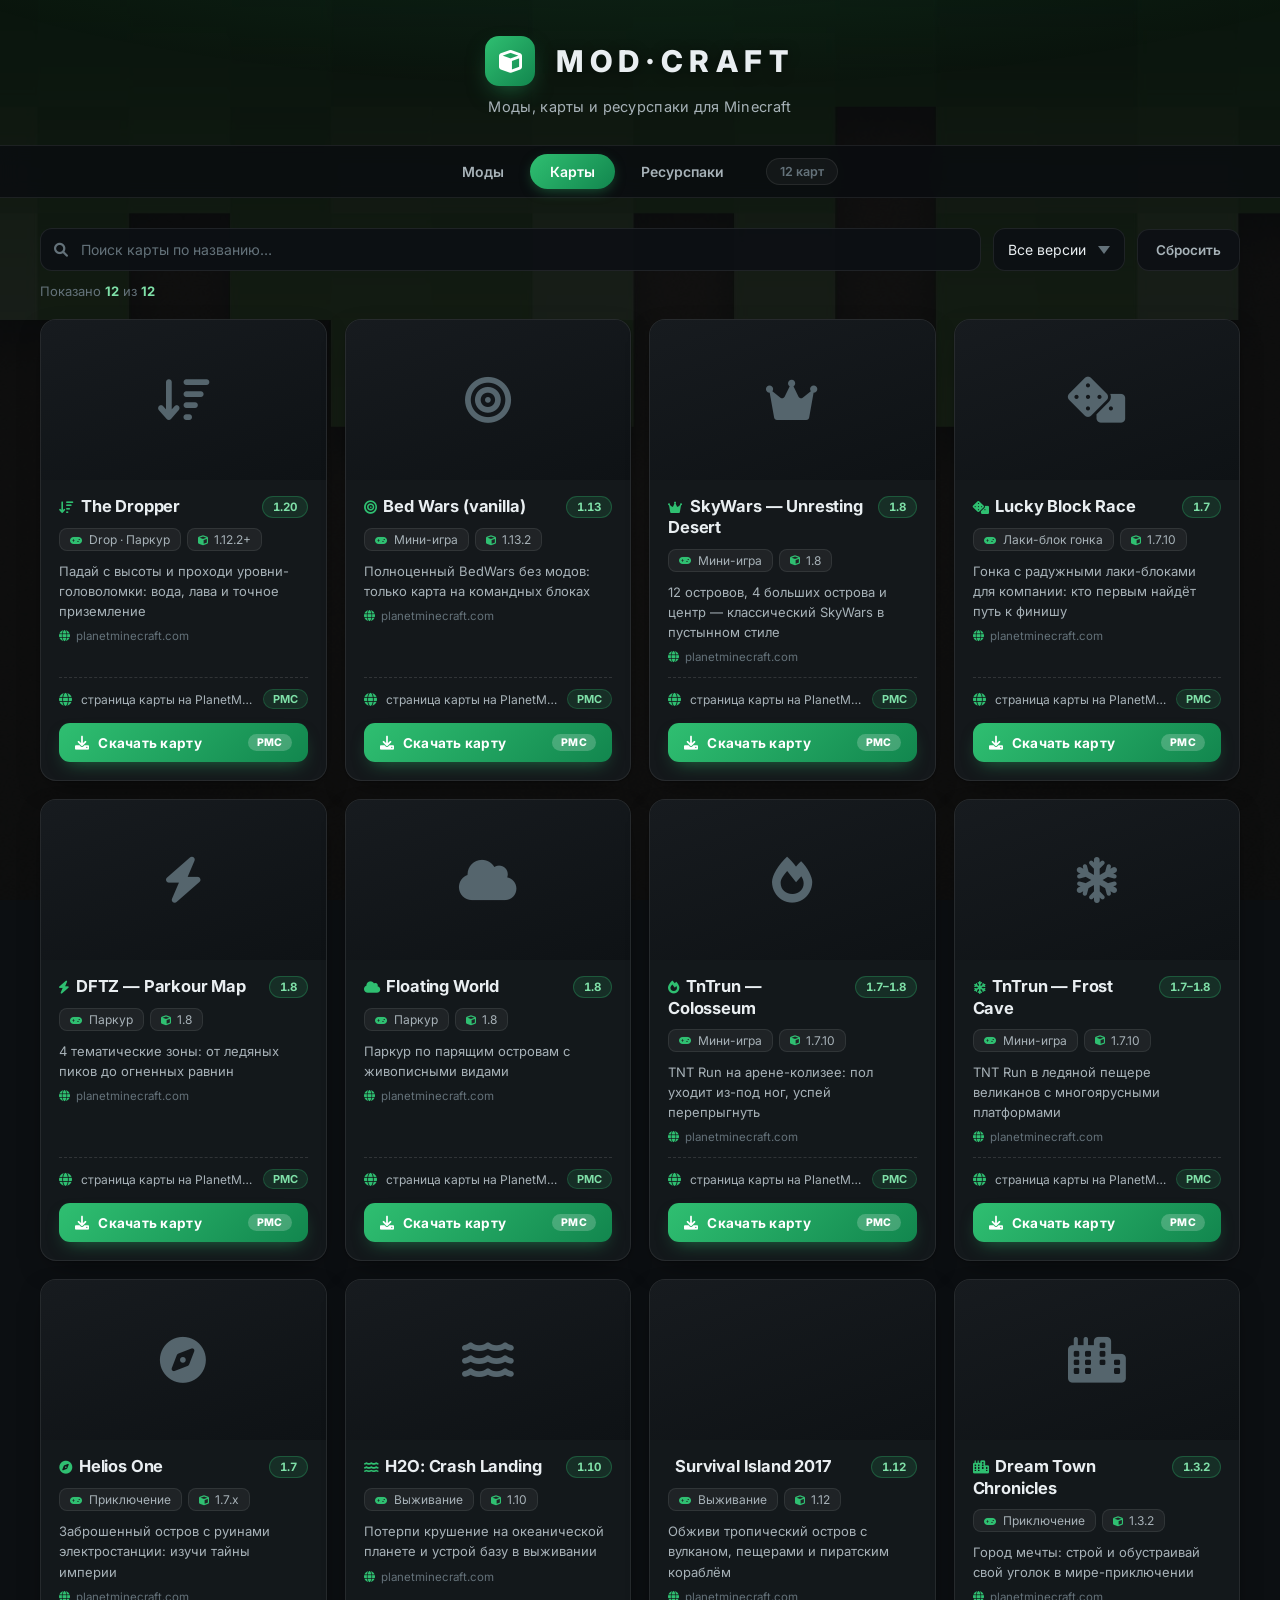
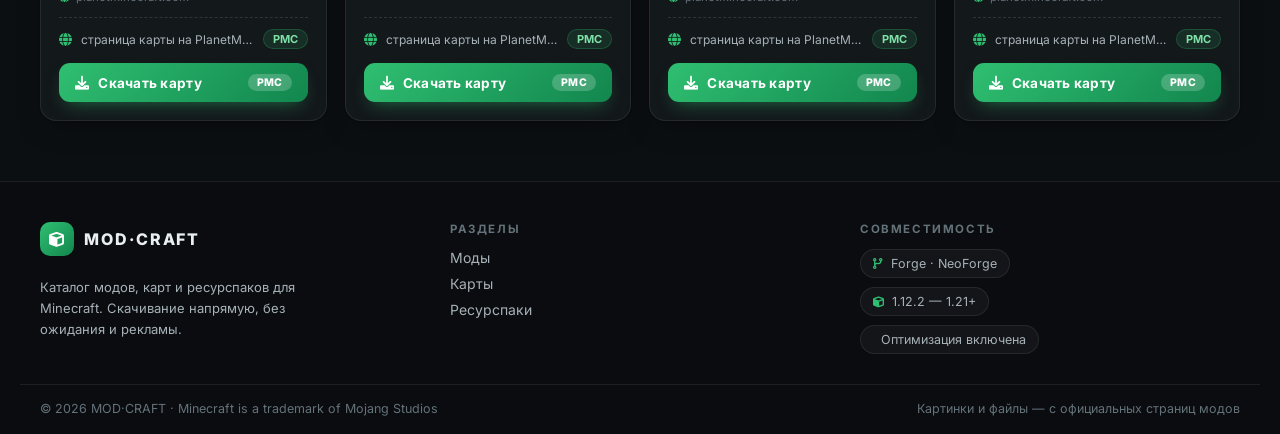
==== maps.html @ 8a0b9146 "Add files via upload" ====
<!DOCTYPE html>
<html lang="ru">
<head>
  <meta charset="UTF-8" />
  <meta name="viewport" content="width=device-width, initial-scale=1.0" />
  <title>MOD·CRAFT — карты Minecraft</title>
  <script>
    (function () {
      history.scrollRestoration = 'manual';
      var savedY = Number(sessionStorage.getItem('mc_scroll_last')) || 0;
      var html = document.documentElement;
      var restored = false;
      function restoreScroll() {
        var maxY = html.scrollHeight - window.innerHeight;
        var y = Math.min(savedY, Math.max(maxY, 0));
        var prev = html.style.scrollBehavior;
        html.style.scrollBehavior = 'auto';
        window.scrollTo(0, y);
        html.style.scrollBehavior = prev;
      }
      function restoreAndShow() {
        if (restored) return;
        restored = true;
        restoreScroll();
        html.classList.remove('resuming');
      }
      if (savedY > 0) {
        html.classList.add('resuming');
        document.addEventListener('DOMContentLoaded', restoreAndShow);
        window.addEventListener('load', restoreAndShow);
        setTimeout(restoreAndShow, 400);
      }
      window.addEventListener('beforeunload', function () {
        sessionStorage.setItem('mc_scroll_last', String(window.scrollY));
      });
      window.addEventListener('scroll', function () {
        sessionStorage.setItem('mc_scroll_last', String(window.scrollY));
      }, { passive: true });
    })();
  </script>
  <link rel="preconnect" href="https://fonts.googleapis.com" />
  <link href="https://fonts.googleapis.com/css2?family=Inter:wght@400;500;600;700;800&display=swap" rel="stylesheet" />
  <link rel="stylesheet" href="https://cdnjs.cloudflare.com/ajax/libs/font-awesome/6.0.0-beta3/css/all.min.css" />
  <link rel="stylesheet" href="style.css" />
  <script>document.documentElement.classList.add('js');</script>
</head>
<body>

  <header class="site-header">
    <div class="container">
      <a class="brand" href="indexx.html">
        <span class="logo"><i class="fas fa-cube"></i></span>
        <span class="brand-name">MOD·CRAFT</span>
      </a>
      <p class="brand-sub">Моды, карты и ресурспаки для Minecraft</p>
    </div>
  </header>

  <nav class="main-nav">
    <div class="container nav-inner">
      <a href="indexx.html">Моды</a>
      <a href="maps.html" class="active">Карты</a>
      <a href="packs.html">Ресурспаки</a>
      <span class="nav-count">12 карт</span>
    </div>
  </nav>

  <main class="container">

    <div class="toolbar">
      <div class="search-field">
        <i class="fas fa-magnifying-glass"></i>
        <input id="q" type="text" placeholder="Поиск карты по названию…" autocomplete="off" />
      </div>
      <select id="fVersion" class="select" aria-label="Версия">
        <option value="">Все версии</option>
      </select>
      <button id="reset" class="btn-ghost">Сбросить</button>
    </div>

    <div class="toolbar-status">Показано <b id="shown">12</b> из <b>12</b></div>

    <div class="mod-grid" id="grid">
    <article class="mod-card" data-name="the dropper" data-loader="map" data-version="1.20">
      <div class="preview">
        <img src="https://static.planetminecraft.com/files/resource_media/screenshot/1243/409277170852dropper3728139_3978416_thumb.jpg" alt="The Dropper"
          onerror="this.style.display='none'; this.parentElement.innerHTML='<div class=\'fallback\'><i class=\'fas fa-arrow-down-wide-short\'></i></div>'"/>
        <span class="chip">WORLD</span>
      </div>
      <div class="card-body">
        <div class="title-row">
          <h3><i class="fas fa-arrow-down-wide-short" style="color:#2fbf71"></i>The Dropper</h3>
          <span class="version-tag">1.20</span>
        </div>
        <div class="meta">
          <span><i class="fas fa-gamepad"></i>Drop · Паркур</span>
          <span><i class="fas fa-cube"></i>1.12.2+</span>
        </div>
        <p class="desc">Падай с высоты и проходи уровни-головоломки: вода, лава и точное приземление <span class="hint"><i class="fas fa-globe"></i>planetminecraft.com</span></p>
        <div class="file-line">
          <i class="fas fa-globe"></i>
          <span class="fname">страница карты на PlanetMinecraft</span>
          <span class="fsize">PMC</span>
        </div>
        <a href="https://www.planetminecraft.com/project/advpuzz-the-dropper-2-new-levels/" class="btn" target="_blank">
          <i class="fas fa-download"></i>Скачать карту<span class="ext">PMC</span>
        </a>
      </div>
    </article>
    <article class="mod-card" data-name="bed wars" data-loader="map" data-version="1.13">
      <div class="preview">
        <img src="https://static.planetminecraft.com/files/resource_media/screenshot/1916/working-bed-wars-1555432690_thumb.jpg" alt="Bed Wars"
          onerror="this.style.display='none'; this.parentElement.innerHTML='<div class=\'fallback\'><i class=\'fas fa-bullseye\'></i></div>'"/>
        <span class="chip">WORLD</span>
      </div>
      <div class="card-body">
        <div class="title-row">
          <h3><i class="fas fa-bullseye" style="color:#2fbf71"></i>Bed Wars (vanilla)</h3>
          <span class="version-tag">1.13</span>
        </div>
        <div class="meta">
          <span><i class="fas fa-gamepad"></i>Мини-игра</span>
          <span><i class="fas fa-cube"></i>1.13.2</span>
        </div>
        <p class="desc">Полноценный BedWars без модов: только карта на командных блоках <span class="hint"><i class="fas fa-globe"></i>planetminecraft.com</span></p>
        <div class="file-line">
          <i class="fas fa-globe"></i>
          <span class="fname">страница карты на PlanetMinecraft</span>
          <span class="fsize">PMC</span>
        </div>
        <a href="https://www.planetminecraft.com/project/fully-working-vanilla-bed-wars-no-mods/" class="btn" target="_blank">
          <i class="fas fa-download"></i>Скачать карту<span class="ext">PMC</span>
        </a>
      </div>
    </article>
    <article class="mod-card" data-name="skywars desert" data-loader="map" data-version="1.8">
      <div class="preview">
        <img src="https://static.planetminecraft.com/files/resource_media/screenshot/1539/desertthumbnail9428954_thumb.jpg" alt="SkyWars — The Unresting Desert"
          onerror="this.style.display='none'; this.parentElement.innerHTML='<div class=\'fallback\'><i class=\'fas fa-crown\'></i></div>'"/>
        <span class="chip">WORLD</span>
      </div>
      <div class="card-body">
        <div class="title-row">
          <h3><i class="fas fa-crown" style="color:#2fbf71"></i>SkyWars — Unresting Desert</h3>
          <span class="version-tag">1.8</span>
        </div>
        <div class="meta">
          <span><i class="fas fa-gamepad"></i>Мини-игра</span>
          <span><i class="fas fa-cube"></i>1.8</span>
        </div>
        <p class="desc">12 островов, 4 больших острова и центр — классический SkyWars в пустынном стиле <span class="hint"><i class="fas fa-globe"></i>planetminecraft.com</span></p>
        <div class="file-line">
          <i class="fas fa-globe"></i>
          <span class="fname">страница карты на PlanetMinecraft</span>
          <span class="fsize">PMC</span>
        </div>
        <a href="https://www.planetminecraft.com/project/free-download-skywars-map-the-unresting-desert/" class="btn" target="_blank">
          <i class="fas fa-download"></i>Скачать карту<span class="ext">PMC</span>
        </a>
      </div>
    </article>
    <article class="mod-card" data-name="lucky block" data-loader="map" data-version="1.7">
      <div class="preview">
        <img src="https://static.planetminecraft.com/files/resource_media/screenshot/1537/impoltant00999373840_thumb.jpg" alt="Minecraft Trolling Lucky Block Race"
          onerror="this.style.display='none'; this.parentElement.innerHTML='<div class=\'fallback\'><i class=\'fas fa-dice\'></i></div>'"/>
        <span class="chip">WORLD</span>
      </div>
      <div class="card-body">
        <div class="title-row">
          <h3><i class="fas fa-dice" style="color:#2fbf71"></i>Lucky Block Race</h3>
          <span class="version-tag">1.7</span>
        </div>
        <div class="meta">
          <span><i class="fas fa-gamepad"></i>Лаки-блок гонка</span>
          <span><i class="fas fa-cube"></i>1.7.10</span>
        </div>
        <p class="desc">Гонка с радужными лаки-блоками для компании: кто первым найдёт путь к финишу <span class="hint"><i class="fas fa-globe"></i>planetminecraft.com</span></p>
        <div class="file-line">
          <i class="fas fa-globe"></i>
          <span class="fname">страница карты на PlanetMinecraft</span>
          <span class="fsize">PMC</span>
        </div>
        <a href="https://www.planetminecraft.com/project/minecraft-trolling-lucky-block-race/" class="btn" target="_blank">
          <i class="fas fa-download"></i>Скачать карту<span class="ext">PMC</span>
        </a>
      </div>
    </article>
    <article class="mod-card" data-name="dftz parkour" data-loader="map" data-version="1.8">
      <div class="preview">
        <img src="https://static.planetminecraft.com/files/resource_media/screenshot/1929/image-1563751290_thumb.jpg" alt="DFTZ (Parkour Map)"
          onerror="this.style.display='none'; this.parentElement.innerHTML='<div class=\'fallback\'><i class=\'fas fa-bolt\'></i></div>'"/>
        <span class="chip">WORLD</span>
      </div>
      <div class="card-body">
        <div class="title-row">
          <h3><i class="fas fa-bolt" style="color:#2fbf71"></i>DFTZ — Parkour Map</h3>
          <span class="version-tag">1.8</span>
        </div>
        <div class="meta">
          <span><i class="fas fa-gamepad"></i>Паркур</span>
          <span><i class="fas fa-cube"></i>1.8</span>
        </div>
        <p class="desc">4 тематические зоны: от ледяных пиков до огненных равнин <span class="hint"><i class="fas fa-globe"></i>planetminecraft.com</span></p>
        <div class="file-line">
          <i class="fas fa-globe"></i>
          <span class="fname">страница карты на PlanetMinecraft</span>
          <span class="fsize">PMC</span>
        </div>
        <a href="https://www.planetminecraft.com/project/dftz-parkour-map/" class="btn" target="_blank">
          <i class="fas fa-download"></i>Скачать карту<span class="ext">PMC</span>
        </a>
      </div>
    </article>
    <article class="mod-card" data-name="floating world parkour" data-loader="map" data-version="1.8">
      <div class="preview">
        <img src="https://static.planetminecraft.com/files/resource_media/screenshot/1530/2015-07-22_1102169179383_thumb.jpg" alt="Floating World — Parkour"
          onerror="this.style.display='none'; this.parentElement.innerHTML='<div class=\'fallback\'><i class=\'fas fa-cloud\'></i></div>'"/>
        <span class="chip">WORLD</span>
      </div>
      <div class="card-body">
        <div class="title-row">
          <h3><i class="fas fa-cloud" style="color:#2fbf71"></i>Floating World</h3>
          <span class="version-tag">1.8</span>
        </div>
        <div class="meta">
          <span><i class="fas fa-gamepad"></i>Паркур</span>
          <span><i class="fas fa-cube"></i>1.8</span>
        </div>
        <p class="desc">Паркур по парящим островам с живописными видами <span class="hint"><i class="fas fa-globe"></i>planetminecraft.com</span></p>
        <div class="file-line">
          <i class="fas fa-globe"></i>
          <span class="fname">страница карты на PlanetMinecraft</span>
          <span class="fsize">PMC</span>
        </div>
        <a href="https://www.planetminecraft.com/project/floating-world---parkour/" class="btn" target="_blank">
          <i class="fas fa-download"></i>Скачать карту<span class="ext">PMC</span>
        </a>
      </div>
    </article>
    <article class="mod-card" data-name="tnt run colosseum" data-loader="map" data-version="1.8">
      <div class="preview">
        <img src="https://static.planetminecraft.com/files/resource_media/screenshot/1510/2014-09-08_0212208712122_thumb.jpg" alt="TnTrun — Fire Drakes Colosseum"
          onerror="this.style.display='none'; this.parentElement.innerHTML='<div class=\'fallback\'><i class=\'fas fa-fire\'></i></div>'"/>
        <span class="chip">WORLD</span>
      </div>
      <div class="card-body">
        <div class="title-row">
          <h3><i class="fas fa-fire" style="color:#2fbf71"></i>TnTrun — Colosseum</h3>
          <span class="version-tag">1.7–1.8</span>
        </div>
        <div class="meta">
          <span><i class="fas fa-gamepad"></i>Мини-игра</span>
          <span><i class="fas fa-cube"></i>1.7.10</span>
        </div>
        <p class="desc">TNT Run на арене-колизее: пол уходит из-под ног, успей перепрыгнуть <span class="hint"><i class="fas fa-globe"></i>planetminecraft.com</span></p>
        <div class="file-line">
          <i class="fas fa-globe"></i>
          <span class="fname">страница карты на PlanetMinecraft</span>
          <span class="fsize">PMC</span>
        </div>
        <a href="https://www.planetminecraft.com/project/fire-drakes-colosseum-tntrun-arena-improved/" class="btn" target="_blank">
          <i class="fas fa-download"></i>Скачать карту<span class="ext">PMC</span>
        </a>
      </div>
    </article>
    <article class="mod-card" data-name="tnt run frost" data-loader="map" data-version="1.8">
      <div class="preview">
        <img src="https://static.planetminecraft.com/files/resource_media/screenshot/1510/2014-11-23_2246128700967_thumb.jpg" alt="TnTrun — Frost Giants Cave"
          onerror="this.style.display='none'; this.parentElement.innerHTML='<div class=\'fallback\'><i class=\'fas fa-snowflake\'></i></div>'"/>
        <span class="chip">WORLD</span>
      </div>
      <div class="card-body">
        <div class="title-row">
          <h3><i class="fas fa-snowflake" style="color:#2fbf71"></i>TnTrun — Frost Cave</h3>
          <span class="version-tag">1.7–1.8</span>
        </div>
        <div class="meta">
          <span><i class="fas fa-gamepad"></i>Мини-игра</span>
          <span><i class="fas fa-cube"></i>1.7.10</span>
        </div>
        <p class="desc">TNT Run в ледяной пещере великанов с многоярусными платформами <span class="hint"><i class="fas fa-globe"></i>planetminecraft.com</span></p>
        <div class="file-line">
          <i class="fas fa-globe"></i>
          <span class="fname">страница карты на PlanetMinecraft</span>
          <span class="fsize">PMC</span>
        </div>
        <a href="https://www.planetminecraft.com/project/tntrun-frost-giants-cave/" class="btn" target="_blank">
          <i class="fas fa-download"></i>Скачать карту<span class="ext">PMC</span>
        </a>
      </div>
    </article>
    <article class="mod-card" data-name="helios one" data-loader="map" data-version="1.7">
      <div class="preview">
        <img src="https://static.planetminecraft.com/files/resource_media/screenshot/1236/2012-09-03_194017_3505154_thumb.jpg" alt="Helios One"
          onerror="this.style.display='none'; this.parentElement.innerHTML='<div class=\'fallback\'><i class=\'fas fa-compass\'></i></div>'"/>
        <span class="chip">WORLD</span>
      </div>
      <div class="card-body">
        <div class="title-row">
          <h3><i class="fas fa-compass" style="color:#2fbf71"></i>Helios One</h3>
          <span class="version-tag">1.7</span>
        </div>
        <div class="meta">
          <span><i class="fas fa-gamepad"></i>Приключение</span>
          <span><i class="fas fa-cube"></i>1.7.x</span>
        </div>
        <p class="desc">Заброшенный остров с руинами электростанции: изучи тайны империи <span class="hint"><i class="fas fa-globe"></i>planetminecraft.com</span></p>
        <div class="file-line">
          <i class="fas fa-globe"></i>
          <span class="fname">страница карты на PlanetMinecraft</span>
          <span class="fsize">PMC</span>
        </div>
        <a href="https://www.planetminecraft.com/project/helios-one---an-uujicraft-adventure-island/" class="btn" target="_blank">
          <i class="fas fa-download"></i>Скачать карту<span class="ext">PMC</span>
        </a>
      </div>
    </article>
    <article class="mod-card" data-name="h2o crash landing" data-loader="map" data-version="1.10">
      <div class="preview">
        <img src="https://static.planetminecraft.com/files/resource_media/screenshot/1637/2016-07-04_07512810535760_thumb.jpg" alt="H2O: Crash Landing"
          onerror="this.style.display='none'; this.parentElement.innerHTML='<div class=\'fallback\'><i class=\'fas fa-water\'></i></div>'"/>
        <span class="chip">WORLD</span>
      </div>
      <div class="card-body">
        <div class="title-row">
          <h3><i class="fas fa-water" style="color:#2fbf71"></i>H2O: Crash Landing</h3>
          <span class="version-tag">1.10</span>
        </div>
        <div class="meta">
          <span><i class="fas fa-gamepad"></i>Выживание</span>
          <span><i class="fas fa-cube"></i>1.10</span>
        </div>
        <p class="desc">Потерпи крушение на океанической планете и устрой базу в выживании <span class="hint"><i class="fas fa-globe"></i>planetminecraft.com</span></p>
        <div class="file-line">
          <i class="fas fa-globe"></i>
          <span class="fname">страница карты на PlanetMinecraft</span>
          <span class="fsize">PMC</span>
        </div>
        <a href="https://www.planetminecraft.com/project/h2o-crash-landing-survival/" class="btn" target="_blank">
          <i class="fas fa-download"></i>Скачать карту<span class="ext">PMC</span>
        </a>
      </div>
    </article>
    <article class="mod-card" data-name="survival island 2017" data-loader="map" data-version="1.12">
      <div class="preview">
        <img src="https://static.planetminecraft.com/files/resource_media/screenshot/1734/image-1503750453_thumb.jpg" alt="Survival Island 2017"
          onerror="this.style.display='none'; this.parentElement.innerHTML='<div class=\'fallback\'><i class=\'fas fa-island-tropical\'></i></div>'"/>
        <span class="chip">WORLD</span>
      </div>
      <div class="card-body">
        <div class="title-row">
          <h3><i class="fas fa-island-tropical" style="color:#2fbf71"></i>Survival Island 2017</h3>
          <span class="version-tag">1.12</span>
        </div>
        <div class="meta">
          <span><i class="fas fa-gamepad"></i>Выживание</span>
          <span><i class="fas fa-cube"></i>1.12</span>
        </div>
        <p class="desc">Обживи тропический остров с вулканом, пещерами и пиратским кораблём <span class="hint"><i class="fas fa-globe"></i>planetminecraft.com</span></p>
        <div class="file-line">
          <i class="fas fa-globe"></i>
          <span class="fname">страница карты на PlanetMinecraft</span>
          <span class="fsize">PMC</span>
        </div>
        <a href="https://www.planetminecraft.com/project/survival-island-2017-alpha-v-1/" class="btn" target="_blank">
          <i class="fas fa-download"></i>Скачать карту<span class="ext">PMC</span>
        </a>
      </div>
    </article>
    <article class="mod-card" data-name="dream town" data-loader="map" data-version="1.3">
      <div class="preview">
        <img src="https://static.planetminecraft.com/files/resource_media/screenshot/1244/dajmond_4006784_thumb.jpg" alt="Dream Town Chronicles"
          onerror="this.style.display='none'; this.parentElement.innerHTML='<div class=\'fallback\'><i class=\'fas fa-city\'></i></div>'"/>
        <span class="chip">WORLD</span>
      </div>
      <div class="card-body">
        <div class="title-row">
          <h3><i class="fas fa-city" style="color:#2fbf71"></i>Dream Town Chronicles</h3>
          <span class="version-tag">1.3.2</span>
        </div>
        <div class="meta">
          <span><i class="fas fa-gamepad"></i>Приключение</span>
          <span><i class="fas fa-cube"></i>1.3.2</span>
        </div>
        <p class="desc">Город мечты: строй и обустраивай свой уголок в мире-приключении <span class="hint"><i class="fas fa-globe"></i>planetminecraft.com</span></p>
        <div class="file-line">
          <i class="fas fa-globe"></i>
          <span class="fname">страница карты на PlanetMinecraft</span>
          <span class="fsize">PMC</span>
        </div>
        <a href="https://www.planetminecraft.com/project/dream-town-croniclesadventure-map-132/" class="btn" target="_blank">
          <i class="fas fa-download"></i>Скачать карту<span class="ext">PMC</span>
        </a>
      </div>
    </article>
    </div>

    <div class="empty hidden" id="empty">
      <i class="fas fa-box-open"></i>
      <p>По запросу ничего не найдено.<br />Попробуйте изменить фильтры.</p>
    </div>

  </main>

  <footer class="site-footer">
    <div class="container footer-grid">
      <div class="f-col">
        <div class="f-brand"><span class="logo"><i class="fas fa-cube"></i></span> MOD·CRAFT</div>
        <p class="f-about">Каталог модов, карт и ресурспаков для Minecraft. Скачивание напрямую, без ожидания и рекламы.</p>
      </div>
      <div class="f-col">
        <h4>Разделы</h4>
        <a href="indexx.html">Моды</a>
        <a href="maps.html">Карты</a>
        <a href="packs.html">Ресурспаки</a>
      </div>
      <div class="f-col">
        <h4>Совместимость</h4>
        <span class="f-tag"><i class="fas fa-code-branch"></i>Forge · NeoForge</span>
        <span class="f-tag"><i class="fas fa-cube"></i>1.12.2 — 1.21+</span>
        <span class="f-tag"><i class="fas fa-shield-halved"></i>Оптимизация включена</span>
      </div>
    </div>
    <div class="container footer-bottom">
      <span>© 2026 MOD·CRAFT · Minecraft is a trademark of Mojang Studios</span>
      <span>Картинки и файлы — с официальных страниц модов</span>
    </div>
  </footer>

  <button id="toTop" aria-label="Наверх"><i class="fas fa-arrow-up"></i></button>

  <script>
    var grid = document.getElementById('grid');
    var cards = Array.prototype.slice.call(grid.querySelectorAll('.mod-card'));
    var q = document.getElementById('q');
    var fVersion = document.getElementById('fVersion');
    var shownEl = document.getElementById('shown');
    var emptyEl = document.getElementById('empty');

    function versionCompare(a, b) {
      var pa = a.split('.').map(Number), pb = b.split('.').map(Number);
      var l = Math.max(pa.length, pb.length);
      for (var i = 0; i < l; i++) {
        var x = pa[i] || 0, y = pb[i] || 0;
        if (x !== y) return x - y;
      }
      return 0;
    }

    var versions = [];
    cards.forEach(function (c) {
      var v = c.getAttribute('data-version');
      if (versions.indexOf(v) === -1) versions.push(v);
    });
    versions.sort(versionCompare).reverse();
    versions.forEach(function (v) {
      var o = document.createElement('option');
      o.value = v;
      o.textContent = v;
      fVersion.appendChild(o);
    });

    function applyFilters() {
      var query = q.value.trim().toLowerCase();
      var vf = fVersion.value;
      var count = 0;
      cards.forEach(function (c) {
        var ok =
          (query === '' || c.getAttribute('data-name').indexOf(query) !== -1) &&
          (vf === '' || c.getAttribute('data-version') === vf);
        c.classList.toggle('hidden', !ok);
        c.classList.remove('appear');
        if (ok) {
          count++;
          requestAnimationFrame(function () { c.classList.add('appear'); });
        }
      });
      shownEl.textContent = count;
      emptyEl.classList.toggle('hidden', count > 0);
    }

    q.addEventListener('input', applyFilters);
    fVersion.addEventListener('change', applyFilters);
    document.getElementById('reset').addEventListener('click', function () {
      q.value = ''; fVersion.value = '';
      applyFilters();
    });

    applyFilters();

    var toTop = document.getElementById('toTop');
    window.addEventListener('scroll', function () {
      if (window.scrollY > 480) toTop.classList.add('show'); else toTop.classList.remove('show');
    }, { passive: true });
    toTop.addEventListener('click', function () {
      window.scrollTo({ top: 0, behavior: 'smooth' });
    });
  </script>
</body>
</html>
---- style.css ----
:root {
  --bg: #0c0f12;
  --surface: rgba(21, 25, 29, 0.92);
  --surface-solid: #15191d;
  --border: rgba(255, 255, 255, 0.08);
  --border-strong: rgba(255, 255, 255, 0.16);
  --text: #e9eef1;
  --muted: #a7b2b8;
  --faint: #64727a;
  --accent: #2fbf71;
  --accent-hover: #46d183;
  --accent-soft: rgba(47, 191, 113, 0.13);
  --accent-text: #7fe0a8;
  --radius: 14px;
  --shadow: 0 1px 2px rgba(0, 0, 0, 0.3), 0 10px 30px -12px rgba(0, 0, 0, 0.55);
  --shadow-lg: 0 18px 40px -16px rgba(0, 0, 0, 0.7);
}

* { margin: 0; padding: 0; box-sizing: border-box; }

html { scroll-behavior: smooth; }

body {
  font-family: 'Inter', system-ui, sans-serif;
  background: url('5749411.jpg') center / cover no-repeat fixed;
  background-color: var(--bg);
  color: var(--text);
  -webkit-font-smoothing: antialiased;
  display: flex;
  flex-direction: column;
  min-height: 100vh;
}

body::before {
  content: '';
  position: fixed;
  inset: 0;
  background: rgba(6, 9, 12, 0.9);
  z-index: -1;
}

.site-header, main, .site-footer { transition: opacity 0.4s ease; }

html.resuming body > * { opacity: 0; visibility: hidden; }

.container { max-width: 1240px; margin: 0 auto; padding: 0 20px; width: 100%; }

a { color: inherit; text-decoration: none; }

/* ===== HEADER ===== */
.site-header {
  padding: 36px 0 30px;
  text-align: center;
  background:
    radial-gradient(1200px 300px at 50% -120px, rgba(47, 191, 113, 0.13), transparent 70%);
}

.brand { display: inline-flex; align-items: center; gap: 15px; }

.brand .logo {
  width: 50px;
  height: 50px;
  border-radius: 14px;
  background: linear-gradient(135deg, #2fbf71, #12864e);
  color: #fff;
  display: inline-flex;
  align-items: center;
  justify-content: center;
  font-size: 23px;
  box-shadow: 0 10px 24px -8px rgba(47, 191, 113, 0.5);
}

.brand-name {
  font-size: 30px;
  font-weight: 800;
  letter-spacing: 0.22em;
  text-transform: uppercase;
  color: var(--text);
  padding-left: 0.2em;
  text-shadow: 0 2px 12px rgba(0, 0, 0, 0.5);
}

.brand-sub {
  margin-top: 12px;
  font-size: 14.5px;
  color: var(--muted);
  letter-spacing: 0.02em;
}

/* ===== NAV ===== */
.main-nav {
  position: sticky;
  top: 0;
  z-index: 50;
  background: rgba(10, 13, 16, 0.82);
  backdrop-filter: blur(10px);
  -webkit-backdrop-filter: blur(10px);
  border-top: 1px solid var(--border);
  border-bottom: 1px solid var(--border);
}

.nav-inner {
  display: flex;
  align-items: center;
  justify-content: center;
  gap: 6px;
  flex-wrap: wrap;
  padding-top: 8px;
  padding-bottom: 8px;
}

.nav-inner a {
  padding: 9px 20px;
  border-radius: 999px;
  font-size: 14px;
  font-weight: 600;
  color: var(--muted);
  transition: background 0.2s, color 0.2s;
}

.nav-inner a:hover { color: var(--text); background: rgba(255, 255, 255, 0.06); }

.nav-inner a.active {
  background: linear-gradient(135deg, #2fbf71, #12864e);
  color: #fff;
  box-shadow: 0 4px 14px -4px rgba(47, 191, 113, 0.5);
}

.nav-count {
  margin-left: 16px;
  font-size: 12.5px;
  font-weight: 600;
  color: var(--faint);
  background: rgba(255, 255, 255, 0.04);
  border: 1px solid var(--border);
  padding: 5px 13px;
  border-radius: 999px;
  white-space: nowrap;
}

/* ===== TOOLBAR ===== */
main { flex: 1; }

.toolbar {
  display: flex;
  gap: 12px;
  flex-wrap: wrap;
  margin-top: 30px;
  align-items: center;
}

.search-field {
  position: relative;
  flex: 1 1 260px;
}

.search-field i {
  position: absolute;
  left: 14px;
  top: 50%;
  transform: translateY(-50%);
  color: var(--faint);
  font-size: 14px;
  pointer-events: none;
}

.search-field input {
  width: 100%;
  padding: 12px 16px 12px 40px;
  border: 1px solid var(--border);
  border-radius: 12px;
  background: rgba(13, 16, 20, 0.9);
  font: inherit;
  font-size: 14px;
  color: var(--text);
  outline: none;
  transition: border-color 0.2s, box-shadow 0.2s;
}

.search-field input::placeholder { color: var(--faint); }

.search-field input:focus {
  border-color: var(--accent);
  box-shadow: 0 0 0 3px rgba(47, 191, 113, 0.18);
}

.select {
  padding: 12px 38px 12px 14px;
  border: 1px solid var(--border);
  border-radius: 12px;
  background-color: rgba(13, 16, 20, 0.9);
  font: inherit;
  font-size: 14px;
  color: var(--text);
  cursor: pointer;
  outline: none;
  transition: border-color 0.2s, box-shadow 0.2s;
  appearance: none;
  -webkit-appearance: none;
  background-image: url("data:image/svg+xml;charset=UTF-8,%3Csvg xmlns='http://www.w3.org/2000/svg' width='12' height='8' viewBox='0 0 12 8'%3E%3Cpath fill='%2364727a' d='M6 8 0 0h12z'/%3E%3C/svg%3E");
  background-repeat: no-repeat;
  background-position: right 14px center;
}

.select option { background: #15191d; color: #e9eef1; }

.select:focus {
  border-color: var(--accent);
  box-shadow: 0 0 0 3px rgba(47, 191, 113, 0.18);
}

.btn-ghost {
  padding: 12px 18px;
  border: 1px solid var(--border);
  border-radius: 12px;
  background: rgba(13, 16, 20, 0.9);
  font: inherit;
  font-size: 13.5px;
  font-weight: 600;
  color: var(--muted);
  cursor: pointer;
  transition: color 0.2s, border-color 0.2s, background 0.2s;
  white-space: nowrap;
}

.btn-ghost:hover { color: var(--text); border-color: var(--border-strong); background: rgba(255, 255, 255, 0.05); }

.toolbar-status {
  margin-top: 12px;
  font-size: 13px;
  color: var(--faint);
}

.toolbar-status b { color: var(--accent-text); font-weight: 700; }

/* ===== GRID ===== */
.mod-grid {
  display: grid;
  grid-template-columns: repeat(4, 1fr);
  gap: 18px;
  margin-top: 20px;
}

.mod-card {
  background: var(--surface);
  border: 1px solid var(--border);
  border-radius: 16px;
  overflow: hidden;
  display: flex;
  flex-direction: column;
  box-shadow: var(--shadow);
  transition: transform 0.25s ease, box-shadow 0.25s ease, border-color 0.25s ease;
  backdrop-filter: blur(6px);
  -webkit-backdrop-filter: blur(6px);
}

.mod-card:hover {
  transform: translateY(-4px);
  box-shadow: var(--shadow-lg);
  border-color: rgba(47, 191, 113, 0.35);
}

/* reveal on load / filter */
.js .mod-card { opacity: 0; }
.mod-card.appear { animation: fadeUp 0.45s ease forwards; }

@keyframes fadeUp {
  from { opacity: 0; transform: translateY(14px); }
  to { opacity: 1; transform: none; }
}

.preview {
  position: relative;
  height: 160px;
  background: linear-gradient(160deg, #171b1f, #0e1215);
  overflow: hidden;
  flex-shrink: 0;
}

.preview img {
  width: 100%;
  height: 100%;
  object-fit: cover;
  transition: transform 0.5s ease;
}

.mod-card:hover .preview img { transform: scale(1.05); }

.preview .fallback {
  position: absolute;
  inset: 0;
  display: flex;
  align-items: center;
  justify-content: center;
  font-size: 46px;
  color: #55656d;
}

.preview .chip {
  position: absolute;
  top: 10px;
  right: 10px;
  background: rgba(8, 10, 13, 0.75);
  border: 1px solid rgba(47, 191, 113, 0.35);
  color: var(--accent-text);
  font-size: 11px;
  font-weight: 800;
  letter-spacing: 0.04em;
  padding: 3px 10px;
  border-radius: 999px;
}

.card-body {
  padding: 16px 18px 18px;
  display: flex;
  flex-direction: column;
  gap: 10px;
  flex: 1;
}

.title-row {
  display: flex;
  justify-content: space-between;
  align-items: flex-start;
  gap: 10px;
}

.title-row h3 {
  font-size: 16.5px;
  font-weight: 700;
  letter-spacing: -0.01em;
  line-height: 1.3;
}

.title-row h3 i {
  margin-right: 7px;
  font-size: 13px;
}

.version-tag {
  flex-shrink: 0;
  background: var(--accent-soft);
  color: var(--accent-text);
  border: 1px solid rgba(47, 191, 113, 0.3);
  font-size: 11.5px;
  font-weight: 700;
  padding: 3px 10px;
  border-radius: 999px;
  font-variant-numeric: tabular-nums;
}

.meta { display: flex; gap: 6px; flex-wrap: wrap; }

.meta span {
  display: inline-flex;
  align-items: center;
  gap: 6px;
  font-size: 12px;
  color: var(--muted);
  background: rgba(255, 255, 255, 0.05);
  border: 1px solid var(--border);
  padding: 3px 10px;
  border-radius: 8px;
}

.meta i { color: var(--accent); font-size: 10px; }

.desc {
  font-size: 13px;
  line-height: 1.55;
  color: var(--muted);
  flex: 1;
}

.desc .hint {
  display: block;
  margin-top: 7px;
  font-size: 11.5px;
  color: var(--faint);
}

.desc .hint i {
  color: var(--accent);
  margin-right: 6px;
  font-size: 11px;
}

.file-line {
  display: flex;
  align-items: center;
  gap: 9px;
  font-size: 12px;
  color: var(--muted);
  border-top: 1px dashed rgba(255, 255, 255, 0.12);
  padding-top: 11px;
}

.file-line > i { color: var(--accent); font-size: 13px; }

.file-line .fname {
  flex: 1;
  min-width: 0;
  overflow: hidden;
  text-overflow: ellipsis;
  white-space: nowrap;
}

.file-line .fsize {
  font-size: 11px;
  font-weight: 700;
  color: var(--accent-text);
  background: var(--accent-soft);
  border: 1px solid rgba(47, 191, 113, 0.25);
  padding: 2px 9px;
  border-radius: 999px;
  font-variant-numeric: tabular-nums;
  white-space: nowrap;
}

.btn {
  display: inline-flex;
  align-items: center;
  justify-content: center;
  gap: 9px;
  width: 100%;
  margin-top: 4px;
  padding: 11px 16px;
  background: linear-gradient(135deg, #2fbf71, #12864e);
  color: #fff;
  font: inherit;
  font-size: 13.5px;
  font-weight: 700;
  letter-spacing: 0.02em;
  border: none;
  border-radius: 11px;
  cursor: pointer;
  box-shadow: 0 8px 18px -8px rgba(47, 191, 113, 0.55);
  transition: filter 0.2s, transform 0.15s, box-shadow 0.2s;
}

.btn:hover {
  filter: brightness(1.08);
  transform: translateY(-1px);
  box-shadow: 0 12px 24px -8px rgba(47, 191, 113, 0.6);
}

.btn:active { transform: scale(0.98); }

.btn .ext {
  margin-left: auto;
  background: rgba(255, 255, 255, 0.2);
  padding: 2px 9px;
  border-radius: 999px;
  font-size: 10.5px;
  font-weight: 800;
}

.btn i { font-size: 14px; }

.hidden { display: none !important; }

/* ===== EMPTY STATE ===== */
.empty {
  margin-top: 20px;
  padding: 64px 20px;
  text-align: center;
  color: var(--faint);
  border: 1px dashed var(--border-strong);
  border-radius: 16px;
  background: rgba(255, 255, 255, 0.03);
}

.empty i { font-size: 38px; margin-bottom: 14px; opacity: 0.6; }

.empty p { font-size: 14px; line-height: 1.6; }

/* ===== SECTION PAGE HERO ===== */
.section-hero {
  margin-top: 34px;
  text-align: center;
  padding: 10px 0 6px;
}

.section-hero .big-icon {
  width: 64px;
  height: 64px;
  border-radius: 18px;
  background: linear-gradient(135deg, #2fbf71, #12864e);
  color: #fff;
  display: inline-flex;
  align-items: center;
  justify-content: center;
  font-size: 26px;
  box-shadow: 0 12px 28px -10px rgba(47, 191, 113, 0.55);
  margin-bottom: 16px;
}

.section-hero h1 {
  font-size: 26px;
  font-weight: 800;
  letter-spacing: -0.01em;
  text-shadow: 0 2px 12px rgba(0, 0, 0, 0.5);
}

.section-hero p {
  margin-top: 8px;
  font-size: 14.5px;
  color: var(--muted);
  max-width: 560px;
  margin-left: auto;
  margin-right: auto;
  line-height: 1.6;
}

.soon-grid {
  display: grid;
  grid-template-columns: repeat(auto-fill, minmax(200px, 1fr));
  gap: 18px;
  margin-top: 26px;
}

.soon-card {
  border: 1px dashed var(--border-strong);
  border-radius: 16px;
  background: rgba(255, 255, 255, 0.03);
  padding: 42px 24px;
  text-align: center;
  color: var(--faint);
  transition: border-color 0.25s, background 0.25s;
}

.soon-card:hover { border-color: var(--accent); background: rgba(47, 191, 113, 0.05); }

.soon-card i { font-size: 30px; margin-bottom: 14px; opacity: 0.7; }

.soon-card h4 { font-size: 15px; font-weight: 700; color: var(--muted); }

.soon-card p { font-size: 12.5px; margin-top: 6px; line-height: 1.5; }

/* ===== FOOTER ===== */
.site-footer {
  margin-top: 60px;
  border-top: 1px solid var(--border);
  background: rgba(10, 13, 16, 0.9);
}

.footer-grid {
  display: grid;
  grid-template-columns: repeat(auto-fit, minmax(220px, 1fr));
  gap: 30px;
  padding-top: 40px;
  padding-bottom: 30px;
}

.f-brand {
  display: flex;
  align-items: center;
  gap: 10px;
  font-size: 16px;
  font-weight: 800;
  letter-spacing: 0.12em;
  text-transform: uppercase;
}

.f-brand .logo {
  width: 34px;
  height: 34px;
  border-radius: 10px;
  background: linear-gradient(135deg, #2fbf71, #12864e);
  color: #fff;
  display: inline-flex;
  align-items: center;
  justify-content: center;
  font-size: 15px;
}

.f-about {
  margin-top: 12px;
  font-size: 13px;
  line-height: 1.6;
  color: var(--muted);
  max-width: 300px;
}

.f-col { display: flex; flex-direction: column; gap: 9px; }

.f-col h4 {
  font-size: 11.5px;
  font-weight: 700;
  text-transform: uppercase;
  letter-spacing: 0.14em;
  color: var(--faint);
  margin-bottom: 4px;
}

.f-col a {
  font-size: 14px;
  color: var(--muted);
  transition: color 0.2s;
}

.f-col a:hover { color: var(--accent-text); }

.f-tag {
  display: inline-flex;
  align-items: center;
  gap: 8px;
  font-size: 12.5px;
  color: var(--muted);
  background: rgba(255, 255, 255, 0.04);
  border: 1px solid var(--border);
  padding: 6px 12px;
  border-radius: 999px;
  width: fit-content;
}

.f-tag i { color: var(--accent); font-size: 11px; }

.footer-bottom {
  border-top: 1px solid var(--border);
  padding-top: 16px;
  padding-bottom: 18px;
  display: flex;
  justify-content: space-between;
  gap: 12px;
  flex-wrap: wrap;
  font-size: 12.5px;
  color: var(--faint);
}

/* ===== SCROLL TOP ===== */
#toTop {
  position: fixed;
  right: 22px;
  bottom: 22px;
  width: 46px;
  height: 46px;
  border-radius: 13px;
  background: var(--surface-solid);
  color: var(--accent-text);
  border: 1px solid var(--border);
  box-shadow: var(--shadow);
  display: flex;
  align-items: center;
  justify-content: center;
  font-size: 15px;
  cursor: pointer;
  opacity: 0;
  pointer-events: none;
  transform: translateY(8px);
  transition: opacity 0.25s, transform 0.25s;
  z-index: 60;
}

#toTop.show { opacity: 1; pointer-events: auto; transform: none; }

#toTop:hover { background: var(--accent-soft); border-color: rgba(47, 191, 113, 0.4); }

/* ===== RESPONSIVE ===== */
@media (max-width: 992px) {
  .mod-grid, .soon-grid { grid-template-columns: repeat(2, 1fr); }
}

@media (max-width: 640px) {
  .site-header { padding: 28px 0 22px; }
  .brand-name { font-size: 23px; letter-spacing: 0.14em; }
  .nav-inner { gap: 4px; }
  .nav-inner a { padding: 8px 14px; font-size: 13px; }
  .nav-count { margin-left: 0; }
  .toolbar { margin-top: 20px; }
  .search-field, .select, .btn-ghost { width: 100%; }
  .mod-grid { grid-template-columns: 1fr; }
  .preview { height: 165px; }
  .footer-grid { padding-top: 30px; }
  #toTop { right: 16px; bottom: 16px; }
}
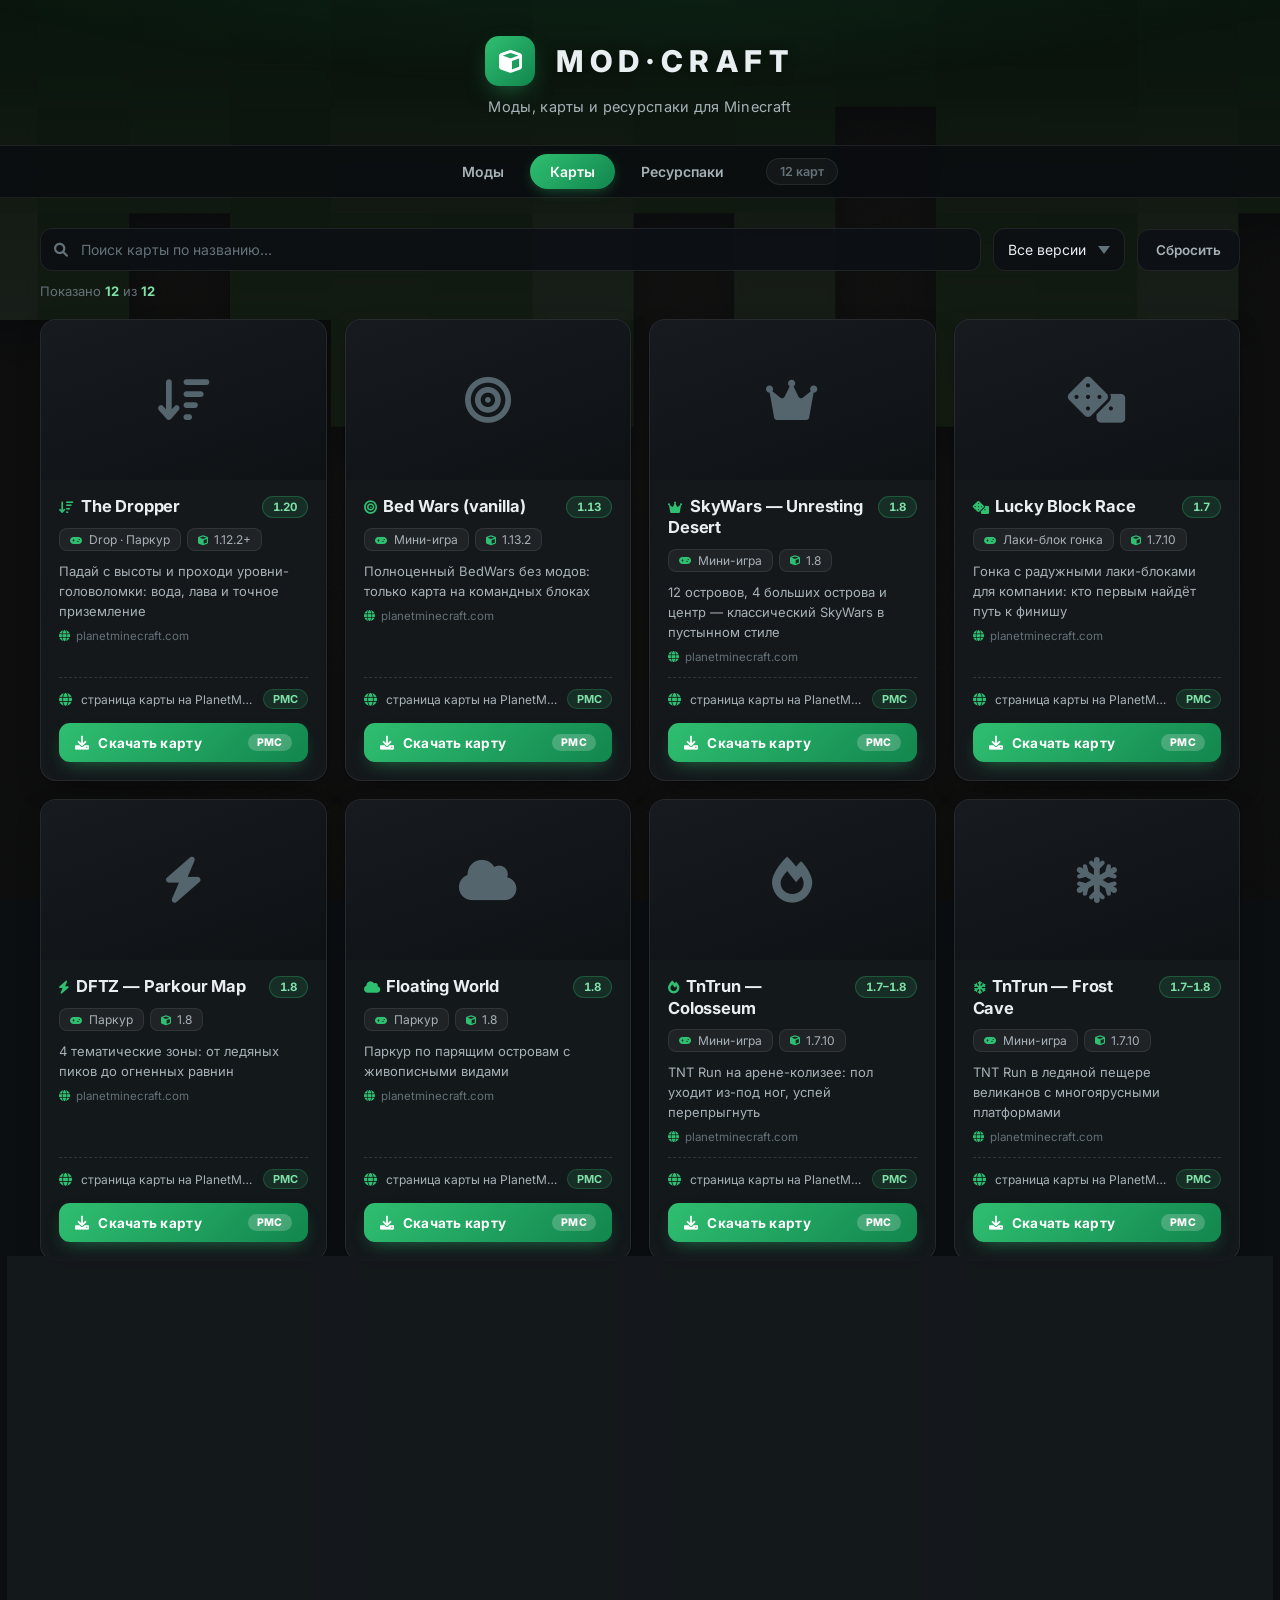
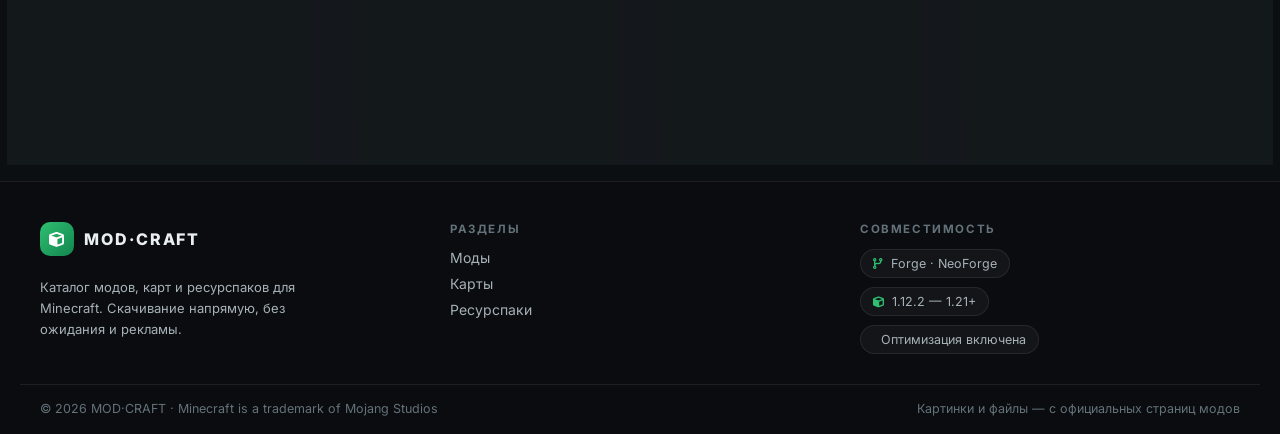
==== commit e0896d58: "Update maps.html" ====
--- a/maps.html
+++ b/maps.html
@@ -48,7 +48,7 @@
 
   <header class="site-header">
     <div class="container">
-      <a class="brand" href="indexx.html">
+      <a class="brand" href="index.html">
         <span class="logo"><i class="fas fa-cube"></i></span>
         <span class="brand-name">MOD·CRAFT</span>
       </a>
@@ -497,4 +497,4 @@
     });
   </script>
 </body>
-</html>+</html>
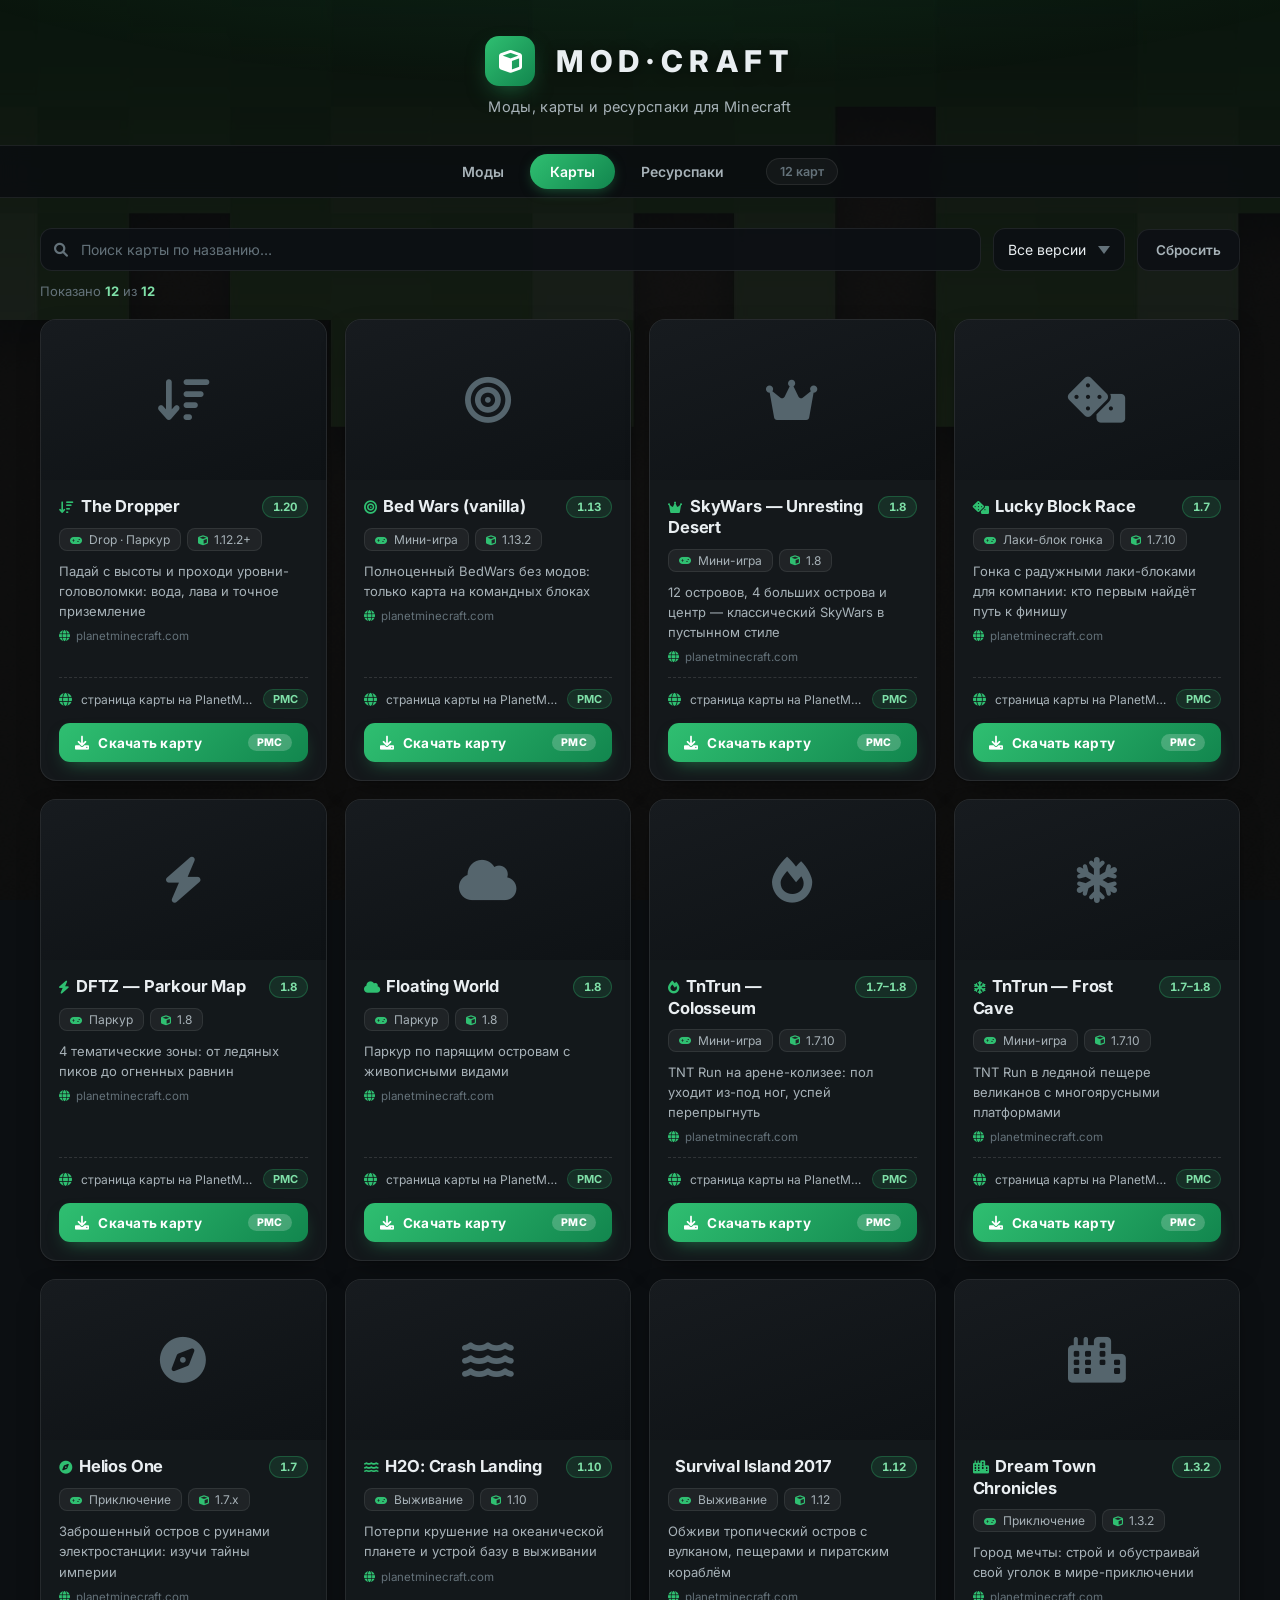
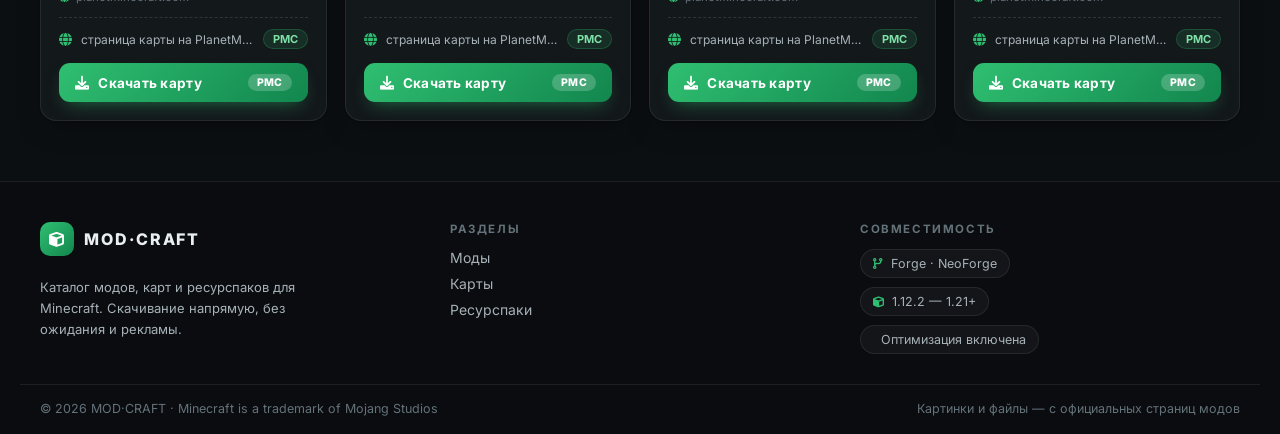
==== commit 9598ff63: "Add files via upload" ====
--- a/maps.html
+++ b/maps.html
@@ -58,7 +58,7 @@
 
   <nav class="main-nav">
     <div class="container nav-inner">
-      <a href="indexx.html">Моды</a>
+      <a href="index.html">Моды</a>
       <a href="maps.html" class="active">Карты</a>
       <a href="packs.html">Ресурспаки</a>
       <span class="nav-count">12 карт</span>
@@ -410,7 +410,7 @@
       </div>
       <div class="f-col">
         <h4>Разделы</h4>
-        <a href="indexx.html">Моды</a>
+        <a href="index.html">Моды</a>
         <a href="maps.html">Карты</a>
         <a href="packs.html">Ресурспаки</a>
       </div>
@@ -497,4 +497,4 @@
     });
   </script>
 </body>
-</html>
+</html>
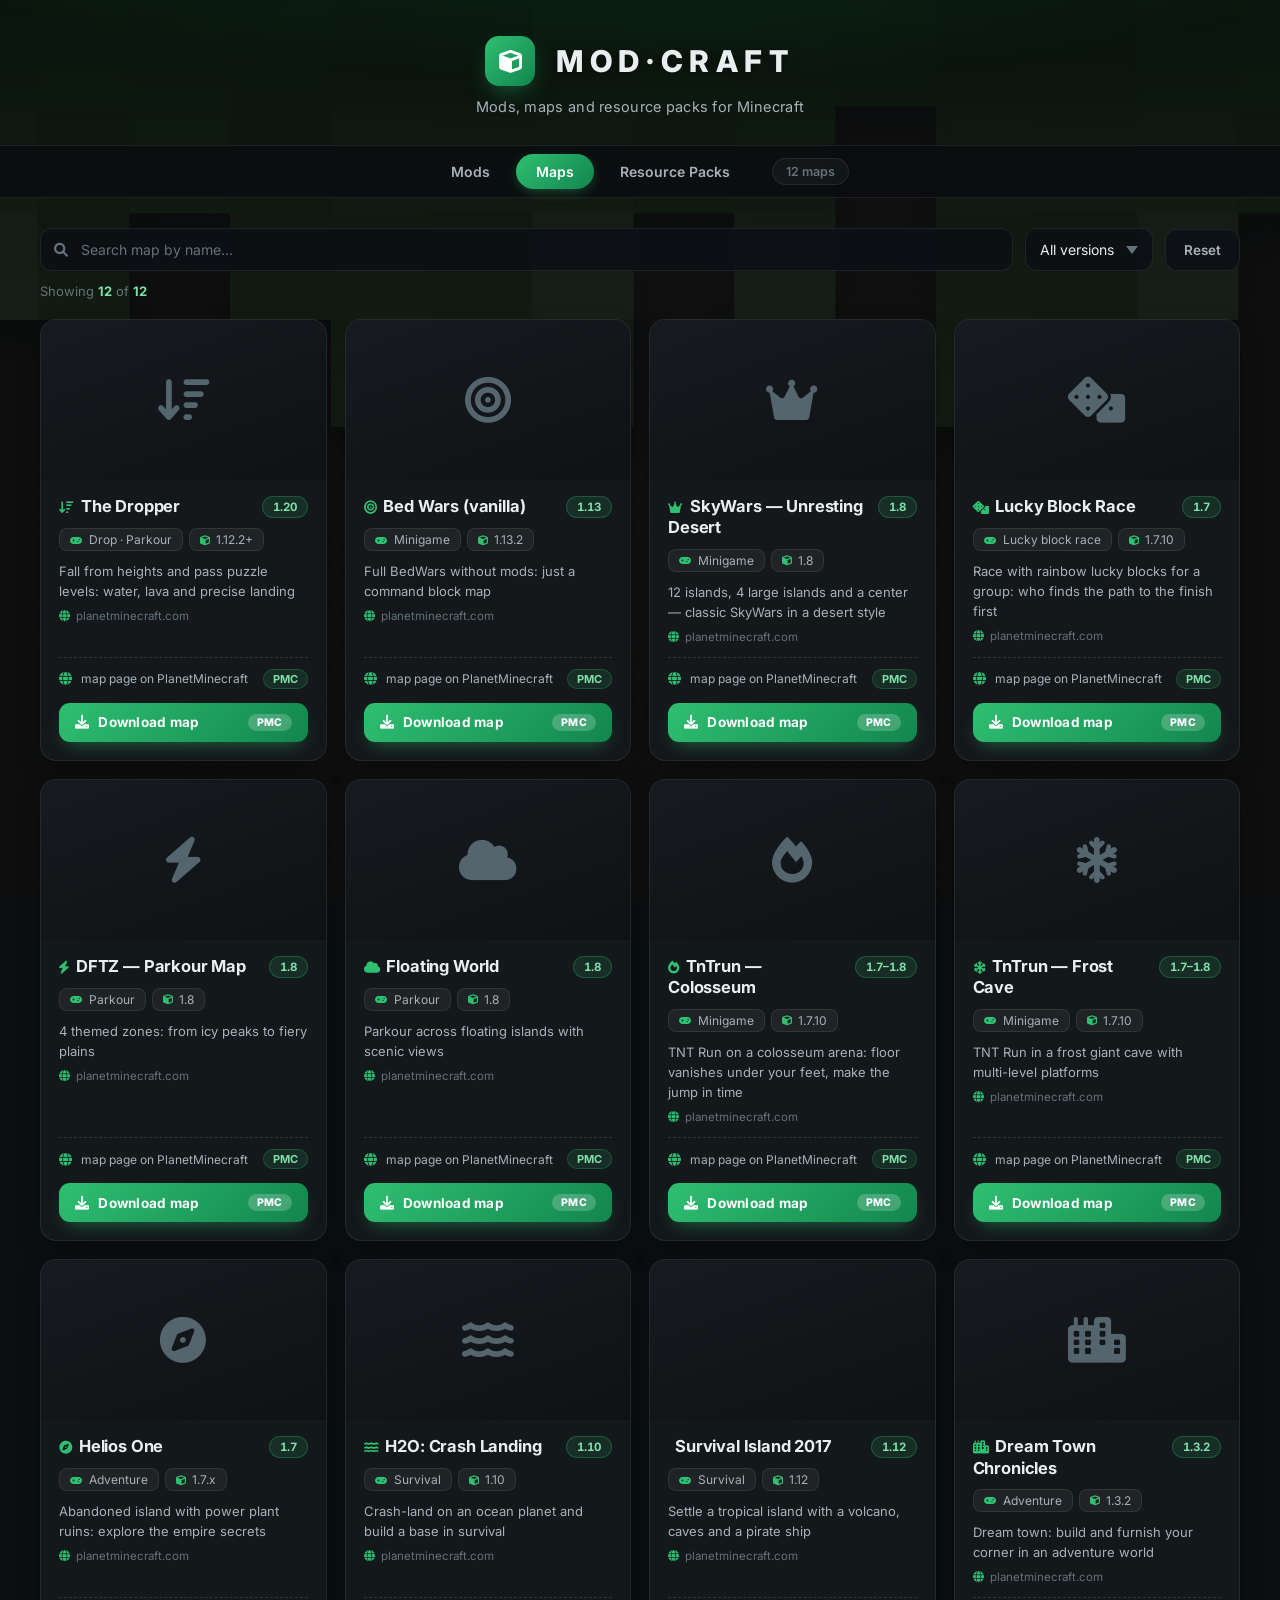
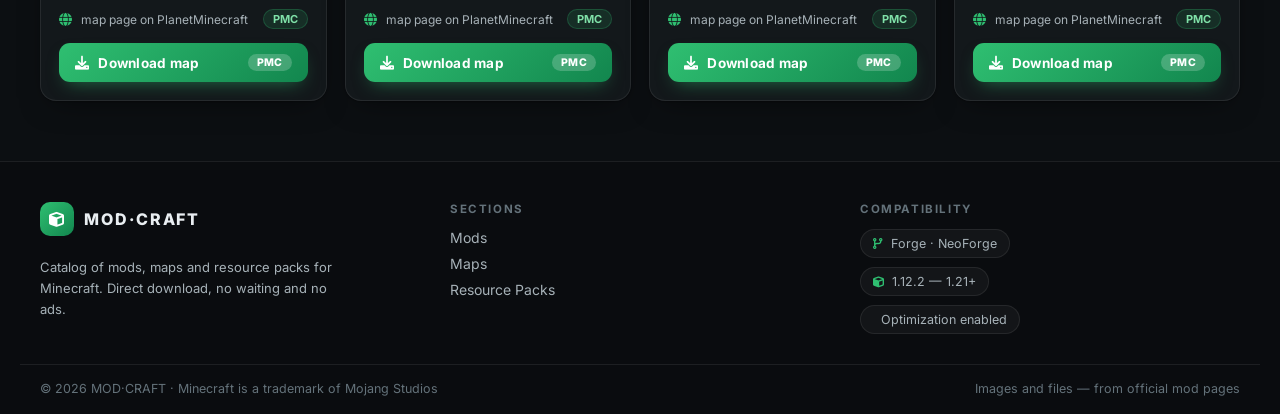
==== commit dbc78957: "Add files via upload" ====
--- a/maps.html
+++ b/maps.html
@@ -1,500 +1,500 @@
-<!DOCTYPE html>
-<html lang="ru">
-<head>
-  <meta charset="UTF-8" />
-  <meta name="viewport" content="width=device-width, initial-scale=1.0" />
-  <title>MOD·CRAFT — карты Minecraft</title>
-  <script>
-    (function () {
-      history.scrollRestoration = 'manual';
-      var savedY = Number(sessionStorage.getItem('mc_scroll_last')) || 0;
-      var html = document.documentElement;
-      var restored = false;
-      function restoreScroll() {
-        var maxY = html.scrollHeight - window.innerHeight;
-        var y = Math.min(savedY, Math.max(maxY, 0));
-        var prev = html.style.scrollBehavior;
-        html.style.scrollBehavior = 'auto';
-        window.scrollTo(0, y);
-        html.style.scrollBehavior = prev;
-      }
-      function restoreAndShow() {
-        if (restored) return;
-        restored = true;
-        restoreScroll();
-        html.classList.remove('resuming');
-      }
-      if (savedY > 0) {
-        html.classList.add('resuming');
-        document.addEventListener('DOMContentLoaded', restoreAndShow);
-        window.addEventListener('load', restoreAndShow);
-        setTimeout(restoreAndShow, 400);
-      }
-      window.addEventListener('beforeunload', function () {
-        sessionStorage.setItem('mc_scroll_last', String(window.scrollY));
-      });
-      window.addEventListener('scroll', function () {
-        sessionStorage.setItem('mc_scroll_last', String(window.scrollY));
-      }, { passive: true });
-    })();
-  </script>
-  <link rel="preconnect" href="https://fonts.googleapis.com" />
-  <link href="https://fonts.googleapis.com/css2?family=Inter:wght@400;500;600;700;800&display=swap" rel="stylesheet" />
-  <link rel="stylesheet" href="https://cdnjs.cloudflare.com/ajax/libs/font-awesome/6.0.0-beta3/css/all.min.css" />
-  <link rel="stylesheet" href="style.css" />
-  <script>document.documentElement.classList.add('js');</script>
-</head>
-<body>
-
-  <header class="site-header">
-    <div class="container">
-      <a class="brand" href="index.html">
-        <span class="logo"><i class="fas fa-cube"></i></span>
-        <span class="brand-name">MOD·CRAFT</span>
-      </a>
-      <p class="brand-sub">Моды, карты и ресурспаки для Minecraft</p>
-    </div>
-  </header>
-
-  <nav class="main-nav">
-    <div class="container nav-inner">
-      <a href="index.html">Моды</a>
-      <a href="maps.html" class="active">Карты</a>
-      <a href="packs.html">Ресурспаки</a>
-      <span class="nav-count">12 карт</span>
-    </div>
-  </nav>
-
-  <main class="container">
-
-    <div class="toolbar">
-      <div class="search-field">
-        <i class="fas fa-magnifying-glass"></i>
-        <input id="q" type="text" placeholder="Поиск карты по названию…" autocomplete="off" />
-      </div>
-      <select id="fVersion" class="select" aria-label="Версия">
-        <option value="">Все версии</option>
-      </select>
-      <button id="reset" class="btn-ghost">Сбросить</button>
-    </div>
-
-    <div class="toolbar-status">Показано <b id="shown">12</b> из <b>12</b></div>
-
-    <div class="mod-grid" id="grid">
-    <article class="mod-card" data-name="the dropper" data-loader="map" data-version="1.20">
-      <div class="preview">
-        <img src="https://static.planetminecraft.com/files/resource_media/screenshot/1243/409277170852dropper3728139_3978416_thumb.jpg" alt="The Dropper"
-          onerror="this.style.display='none'; this.parentElement.innerHTML='<div class=\'fallback\'><i class=\'fas fa-arrow-down-wide-short\'></i></div>'"/>
-        <span class="chip">WORLD</span>
-      </div>
-      <div class="card-body">
-        <div class="title-row">
-          <h3><i class="fas fa-arrow-down-wide-short" style="color:#2fbf71"></i>The Dropper</h3>
-          <span class="version-tag">1.20</span>
-        </div>
-        <div class="meta">
-          <span><i class="fas fa-gamepad"></i>Drop · Паркур</span>
-          <span><i class="fas fa-cube"></i>1.12.2+</span>
-        </div>
-        <p class="desc">Падай с высоты и проходи уровни-головоломки: вода, лава и точное приземление <span class="hint"><i class="fas fa-globe"></i>planetminecraft.com</span></p>
-        <div class="file-line">
-          <i class="fas fa-globe"></i>
-          <span class="fname">страница карты на PlanetMinecraft</span>
-          <span class="fsize">PMC</span>
-        </div>
-        <a href="https://www.planetminecraft.com/project/advpuzz-the-dropper-2-new-levels/" class="btn" target="_blank">
-          <i class="fas fa-download"></i>Скачать карту<span class="ext">PMC</span>
-        </a>
-      </div>
-    </article>
-    <article class="mod-card" data-name="bed wars" data-loader="map" data-version="1.13">
-      <div class="preview">
-        <img src="https://static.planetminecraft.com/files/resource_media/screenshot/1916/working-bed-wars-1555432690_thumb.jpg" alt="Bed Wars"
-          onerror="this.style.display='none'; this.parentElement.innerHTML='<div class=\'fallback\'><i class=\'fas fa-bullseye\'></i></div>'"/>
-        <span class="chip">WORLD</span>
-      </div>
-      <div class="card-body">
-        <div class="title-row">
-          <h3><i class="fas fa-bullseye" style="color:#2fbf71"></i>Bed Wars (vanilla)</h3>
-          <span class="version-tag">1.13</span>
-        </div>
-        <div class="meta">
-          <span><i class="fas fa-gamepad"></i>Мини-игра</span>
-          <span><i class="fas fa-cube"></i>1.13.2</span>
-        </div>
-        <p class="desc">Полноценный BedWars без модов: только карта на командных блоках <span class="hint"><i class="fas fa-globe"></i>planetminecraft.com</span></p>
-        <div class="file-line">
-          <i class="fas fa-globe"></i>
-          <span class="fname">страница карты на PlanetMinecraft</span>
-          <span class="fsize">PMC</span>
-        </div>
-        <a href="https://www.planetminecraft.com/project/fully-working-vanilla-bed-wars-no-mods/" class="btn" target="_blank">
-          <i class="fas fa-download"></i>Скачать карту<span class="ext">PMC</span>
-        </a>
-      </div>
-    </article>
-    <article class="mod-card" data-name="skywars desert" data-loader="map" data-version="1.8">
-      <div class="preview">
-        <img src="https://static.planetminecraft.com/files/resource_media/screenshot/1539/desertthumbnail9428954_thumb.jpg" alt="SkyWars — The Unresting Desert"
-          onerror="this.style.display='none'; this.parentElement.innerHTML='<div class=\'fallback\'><i class=\'fas fa-crown\'></i></div>'"/>
-        <span class="chip">WORLD</span>
-      </div>
-      <div class="card-body">
-        <div class="title-row">
-          <h3><i class="fas fa-crown" style="color:#2fbf71"></i>SkyWars — Unresting Desert</h3>
-          <span class="version-tag">1.8</span>
-        </div>
-        <div class="meta">
-          <span><i class="fas fa-gamepad"></i>Мини-игра</span>
-          <span><i class="fas fa-cube"></i>1.8</span>
-        </div>
-        <p class="desc">12 островов, 4 больших острова и центр — классический SkyWars в пустынном стиле <span class="hint"><i class="fas fa-globe"></i>planetminecraft.com</span></p>
-        <div class="file-line">
-          <i class="fas fa-globe"></i>
-          <span class="fname">страница карты на PlanetMinecraft</span>
-          <span class="fsize">PMC</span>
-        </div>
-        <a href="https://www.planetminecraft.com/project/free-download-skywars-map-the-unresting-desert/" class="btn" target="_blank">
-          <i class="fas fa-download"></i>Скачать карту<span class="ext">PMC</span>
-        </a>
-      </div>
-    </article>
-    <article class="mod-card" data-name="lucky block" data-loader="map" data-version="1.7">
-      <div class="preview">
-        <img src="https://static.planetminecraft.com/files/resource_media/screenshot/1537/impoltant00999373840_thumb.jpg" alt="Minecraft Trolling Lucky Block Race"
-          onerror="this.style.display='none'; this.parentElement.innerHTML='<div class=\'fallback\'><i class=\'fas fa-dice\'></i></div>'"/>
-        <span class="chip">WORLD</span>
-      </div>
-      <div class="card-body">
-        <div class="title-row">
-          <h3><i class="fas fa-dice" style="color:#2fbf71"></i>Lucky Block Race</h3>
-          <span class="version-tag">1.7</span>
-        </div>
-        <div class="meta">
-          <span><i class="fas fa-gamepad"></i>Лаки-блок гонка</span>
-          <span><i class="fas fa-cube"></i>1.7.10</span>
-        </div>
-        <p class="desc">Гонка с радужными лаки-блоками для компании: кто первым найдёт путь к финишу <span class="hint"><i class="fas fa-globe"></i>planetminecraft.com</span></p>
-        <div class="file-line">
-          <i class="fas fa-globe"></i>
-          <span class="fname">страница карты на PlanetMinecraft</span>
-          <span class="fsize">PMC</span>
-        </div>
-        <a href="https://www.planetminecraft.com/project/minecraft-trolling-lucky-block-race/" class="btn" target="_blank">
-          <i class="fas fa-download"></i>Скачать карту<span class="ext">PMC</span>
-        </a>
-      </div>
-    </article>
-    <article class="mod-card" data-name="dftz parkour" data-loader="map" data-version="1.8">
-      <div class="preview">
-        <img src="https://static.planetminecraft.com/files/resource_media/screenshot/1929/image-1563751290_thumb.jpg" alt="DFTZ (Parkour Map)"
-          onerror="this.style.display='none'; this.parentElement.innerHTML='<div class=\'fallback\'><i class=\'fas fa-bolt\'></i></div>'"/>
-        <span class="chip">WORLD</span>
-      </div>
-      <div class="card-body">
-        <div class="title-row">
-          <h3><i class="fas fa-bolt" style="color:#2fbf71"></i>DFTZ — Parkour Map</h3>
-          <span class="version-tag">1.8</span>
-        </div>
-        <div class="meta">
-          <span><i class="fas fa-gamepad"></i>Паркур</span>
-          <span><i class="fas fa-cube"></i>1.8</span>
-        </div>
-        <p class="desc">4 тематические зоны: от ледяных пиков до огненных равнин <span class="hint"><i class="fas fa-globe"></i>planetminecraft.com</span></p>
-        <div class="file-line">
-          <i class="fas fa-globe"></i>
-          <span class="fname">страница карты на PlanetMinecraft</span>
-          <span class="fsize">PMC</span>
-        </div>
-        <a href="https://www.planetminecraft.com/project/dftz-parkour-map/" class="btn" target="_blank">
-          <i class="fas fa-download"></i>Скачать карту<span class="ext">PMC</span>
-        </a>
-      </div>
-    </article>
-    <article class="mod-card" data-name="floating world parkour" data-loader="map" data-version="1.8">
-      <div class="preview">
-        <img src="https://static.planetminecraft.com/files/resource_media/screenshot/1530/2015-07-22_1102169179383_thumb.jpg" alt="Floating World — Parkour"
-          onerror="this.style.display='none'; this.parentElement.innerHTML='<div class=\'fallback\'><i class=\'fas fa-cloud\'></i></div>'"/>
-        <span class="chip">WORLD</span>
-      </div>
-      <div class="card-body">
-        <div class="title-row">
-          <h3><i class="fas fa-cloud" style="color:#2fbf71"></i>Floating World</h3>
-          <span class="version-tag">1.8</span>
-        </div>
-        <div class="meta">
-          <span><i class="fas fa-gamepad"></i>Паркур</span>
-          <span><i class="fas fa-cube"></i>1.8</span>
-        </div>
-        <p class="desc">Паркур по парящим островам с живописными видами <span class="hint"><i class="fas fa-globe"></i>planetminecraft.com</span></p>
-        <div class="file-line">
-          <i class="fas fa-globe"></i>
-          <span class="fname">страница карты на PlanetMinecraft</span>
-          <span class="fsize">PMC</span>
-        </div>
-        <a href="https://www.planetminecraft.com/project/floating-world---parkour/" class="btn" target="_blank">
-          <i class="fas fa-download"></i>Скачать карту<span class="ext">PMC</span>
-        </a>
-      </div>
-    </article>
-    <article class="mod-card" data-name="tnt run colosseum" data-loader="map" data-version="1.8">
-      <div class="preview">
-        <img src="https://static.planetminecraft.com/files/resource_media/screenshot/1510/2014-09-08_0212208712122_thumb.jpg" alt="TnTrun — Fire Drakes Colosseum"
-          onerror="this.style.display='none'; this.parentElement.innerHTML='<div class=\'fallback\'><i class=\'fas fa-fire\'></i></div>'"/>
-        <span class="chip">WORLD</span>
-      </div>
-      <div class="card-body">
-        <div class="title-row">
-          <h3><i class="fas fa-fire" style="color:#2fbf71"></i>TnTrun — Colosseum</h3>
-          <span class="version-tag">1.7–1.8</span>
-        </div>
-        <div class="meta">
-          <span><i class="fas fa-gamepad"></i>Мини-игра</span>
-          <span><i class="fas fa-cube"></i>1.7.10</span>
-        </div>
-        <p class="desc">TNT Run на арене-колизее: пол уходит из-под ног, успей перепрыгнуть <span class="hint"><i class="fas fa-globe"></i>planetminecraft.com</span></p>
-        <div class="file-line">
-          <i class="fas fa-globe"></i>
-          <span class="fname">страница карты на PlanetMinecraft</span>
-          <span class="fsize">PMC</span>
-        </div>
-        <a href="https://www.planetminecraft.com/project/fire-drakes-colosseum-tntrun-arena-improved/" class="btn" target="_blank">
-          <i class="fas fa-download"></i>Скачать карту<span class="ext">PMC</span>
-        </a>
-      </div>
-    </article>
-    <article class="mod-card" data-name="tnt run frost" data-loader="map" data-version="1.8">
-      <div class="preview">
-        <img src="https://static.planetminecraft.com/files/resource_media/screenshot/1510/2014-11-23_2246128700967_thumb.jpg" alt="TnTrun — Frost Giants Cave"
-          onerror="this.style.display='none'; this.parentElement.innerHTML='<div class=\'fallback\'><i class=\'fas fa-snowflake\'></i></div>'"/>
-        <span class="chip">WORLD</span>
-      </div>
-      <div class="card-body">
-        <div class="title-row">
-          <h3><i class="fas fa-snowflake" style="color:#2fbf71"></i>TnTrun — Frost Cave</h3>
-          <span class="version-tag">1.7–1.8</span>
-        </div>
-        <div class="meta">
-          <span><i class="fas fa-gamepad"></i>Мини-игра</span>
-          <span><i class="fas fa-cube"></i>1.7.10</span>
-        </div>
-        <p class="desc">TNT Run в ледяной пещере великанов с многоярусными платформами <span class="hint"><i class="fas fa-globe"></i>planetminecraft.com</span></p>
-        <div class="file-line">
-          <i class="fas fa-globe"></i>
-          <span class="fname">страница карты на PlanetMinecraft</span>
-          <span class="fsize">PMC</span>
-        </div>
-        <a href="https://www.planetminecraft.com/project/tntrun-frost-giants-cave/" class="btn" target="_blank">
-          <i class="fas fa-download"></i>Скачать карту<span class="ext">PMC</span>
-        </a>
-      </div>
-    </article>
-    <article class="mod-card" data-name="helios one" data-loader="map" data-version="1.7">
-      <div class="preview">
-        <img src="https://static.planetminecraft.com/files/resource_media/screenshot/1236/2012-09-03_194017_3505154_thumb.jpg" alt="Helios One"
-          onerror="this.style.display='none'; this.parentElement.innerHTML='<div class=\'fallback\'><i class=\'fas fa-compass\'></i></div>'"/>
-        <span class="chip">WORLD</span>
-      </div>
-      <div class="card-body">
-        <div class="title-row">
-          <h3><i class="fas fa-compass" style="color:#2fbf71"></i>Helios One</h3>
-          <span class="version-tag">1.7</span>
-        </div>
-        <div class="meta">
-          <span><i class="fas fa-gamepad"></i>Приключение</span>
-          <span><i class="fas fa-cube"></i>1.7.x</span>
-        </div>
-        <p class="desc">Заброшенный остров с руинами электростанции: изучи тайны империи <span class="hint"><i class="fas fa-globe"></i>planetminecraft.com</span></p>
-        <div class="file-line">
-          <i class="fas fa-globe"></i>
-          <span class="fname">страница карты на PlanetMinecraft</span>
-          <span class="fsize">PMC</span>
-        </div>
-        <a href="https://www.planetminecraft.com/project/helios-one---an-uujicraft-adventure-island/" class="btn" target="_blank">
-          <i class="fas fa-download"></i>Скачать карту<span class="ext">PMC</span>
-        </a>
-      </div>
-    </article>
-    <article class="mod-card" data-name="h2o crash landing" data-loader="map" data-version="1.10">
-      <div class="preview">
-        <img src="https://static.planetminecraft.com/files/resource_media/screenshot/1637/2016-07-04_07512810535760_thumb.jpg" alt="H2O: Crash Landing"
-          onerror="this.style.display='none'; this.parentElement.innerHTML='<div class=\'fallback\'><i class=\'fas fa-water\'></i></div>'"/>
-        <span class="chip">WORLD</span>
-      </div>
-      <div class="card-body">
-        <div class="title-row">
-          <h3><i class="fas fa-water" style="color:#2fbf71"></i>H2O: Crash Landing</h3>
-          <span class="version-tag">1.10</span>
-        </div>
-        <div class="meta">
-          <span><i class="fas fa-gamepad"></i>Выживание</span>
-          <span><i class="fas fa-cube"></i>1.10</span>
-        </div>
-        <p class="desc">Потерпи крушение на океанической планете и устрой базу в выживании <span class="hint"><i class="fas fa-globe"></i>planetminecraft.com</span></p>
-        <div class="file-line">
-          <i class="fas fa-globe"></i>
-          <span class="fname">страница карты на PlanetMinecraft</span>
-          <span class="fsize">PMC</span>
-        </div>
-        <a href="https://www.planetminecraft.com/project/h2o-crash-landing-survival/" class="btn" target="_blank">
-          <i class="fas fa-download"></i>Скачать карту<span class="ext">PMC</span>
-        </a>
-      </div>
-    </article>
-    <article class="mod-card" data-name="survival island 2017" data-loader="map" data-version="1.12">
-      <div class="preview">
-        <img src="https://static.planetminecraft.com/files/resource_media/screenshot/1734/image-1503750453_thumb.jpg" alt="Survival Island 2017"
-          onerror="this.style.display='none'; this.parentElement.innerHTML='<div class=\'fallback\'><i class=\'fas fa-island-tropical\'></i></div>'"/>
-        <span class="chip">WORLD</span>
-      </div>
-      <div class="card-body">
-        <div class="title-row">
-          <h3><i class="fas fa-island-tropical" style="color:#2fbf71"></i>Survival Island 2017</h3>
-          <span class="version-tag">1.12</span>
-        </div>
-        <div class="meta">
-          <span><i class="fas fa-gamepad"></i>Выживание</span>
-          <span><i class="fas fa-cube"></i>1.12</span>
-        </div>
-        <p class="desc">Обживи тропический остров с вулканом, пещерами и пиратским кораблём <span class="hint"><i class="fas fa-globe"></i>planetminecraft.com</span></p>
-        <div class="file-line">
-          <i class="fas fa-globe"></i>
-          <span class="fname">страница карты на PlanetMinecraft</span>
-          <span class="fsize">PMC</span>
-        </div>
-        <a href="https://www.planetminecraft.com/project/survival-island-2017-alpha-v-1/" class="btn" target="_blank">
-          <i class="fas fa-download"></i>Скачать карту<span class="ext">PMC</span>
-        </a>
-      </div>
-    </article>
-    <article class="mod-card" data-name="dream town" data-loader="map" data-version="1.3">
-      <div class="preview">
-        <img src="https://static.planetminecraft.com/files/resource_media/screenshot/1244/dajmond_4006784_thumb.jpg" alt="Dream Town Chronicles"
-          onerror="this.style.display='none'; this.parentElement.innerHTML='<div class=\'fallback\'><i class=\'fas fa-city\'></i></div>'"/>
-        <span class="chip">WORLD</span>
-      </div>
-      <div class="card-body">
-        <div class="title-row">
-          <h3><i class="fas fa-city" style="color:#2fbf71"></i>Dream Town Chronicles</h3>
-          <span class="version-tag">1.3.2</span>
-        </div>
-        <div class="meta">
-          <span><i class="fas fa-gamepad"></i>Приключение</span>
-          <span><i class="fas fa-cube"></i>1.3.2</span>
-        </div>
-        <p class="desc">Город мечты: строй и обустраивай свой уголок в мире-приключении <span class="hint"><i class="fas fa-globe"></i>planetminecraft.com</span></p>
-        <div class="file-line">
-          <i class="fas fa-globe"></i>
-          <span class="fname">страница карты на PlanetMinecraft</span>
-          <span class="fsize">PMC</span>
-        </div>
-        <a href="https://www.planetminecraft.com/project/dream-town-croniclesadventure-map-132/" class="btn" target="_blank">
-          <i class="fas fa-download"></i>Скачать карту<span class="ext">PMC</span>
-        </a>
-      </div>
-    </article>
-    </div>
-
-    <div class="empty hidden" id="empty">
-      <i class="fas fa-box-open"></i>
-      <p>По запросу ничего не найдено.<br />Попробуйте изменить фильтры.</p>
-    </div>
-
-  </main>
-
-  <footer class="site-footer">
-    <div class="container footer-grid">
-      <div class="f-col">
-        <div class="f-brand"><span class="logo"><i class="fas fa-cube"></i></span> MOD·CRAFT</div>
-        <p class="f-about">Каталог модов, карт и ресурспаков для Minecraft. Скачивание напрямую, без ожидания и рекламы.</p>
-      </div>
-      <div class="f-col">
-        <h4>Разделы</h4>
-        <a href="index.html">Моды</a>
-        <a href="maps.html">Карты</a>
-        <a href="packs.html">Ресурспаки</a>
-      </div>
-      <div class="f-col">
-        <h4>Совместимость</h4>
-        <span class="f-tag"><i class="fas fa-code-branch"></i>Forge · NeoForge</span>
-        <span class="f-tag"><i class="fas fa-cube"></i>1.12.2 — 1.21+</span>
-        <span class="f-tag"><i class="fas fa-shield-halved"></i>Оптимизация включена</span>
-      </div>
-    </div>
-    <div class="container footer-bottom">
-      <span>© 2026 MOD·CRAFT · Minecraft is a trademark of Mojang Studios</span>
-      <span>Картинки и файлы — с официальных страниц модов</span>
-    </div>
-  </footer>
-
-  <button id="toTop" aria-label="Наверх"><i class="fas fa-arrow-up"></i></button>
-
-  <script>
-    var grid = document.getElementById('grid');
-    var cards = Array.prototype.slice.call(grid.querySelectorAll('.mod-card'));
-    var q = document.getElementById('q');
-    var fVersion = document.getElementById('fVersion');
-    var shownEl = document.getElementById('shown');
-    var emptyEl = document.getElementById('empty');
-
-    function versionCompare(a, b) {
-      var pa = a.split('.').map(Number), pb = b.split('.').map(Number);
-      var l = Math.max(pa.length, pb.length);
-      for (var i = 0; i < l; i++) {
-        var x = pa[i] || 0, y = pb[i] || 0;
-        if (x !== y) return x - y;
-      }
-      return 0;
-    }
-
-    var versions = [];
-    cards.forEach(function (c) {
-      var v = c.getAttribute('data-version');
-      if (versions.indexOf(v) === -1) versions.push(v);
-    });
-    versions.sort(versionCompare).reverse();
-    versions.forEach(function (v) {
-      var o = document.createElement('option');
-      o.value = v;
-      o.textContent = v;
-      fVersion.appendChild(o);
-    });
-
-    function applyFilters() {
-      var query = q.value.trim().toLowerCase();
-      var vf = fVersion.value;
-      var count = 0;
-      cards.forEach(function (c) {
-        var ok =
-          (query === '' || c.getAttribute('data-name').indexOf(query) !== -1) &&
-          (vf === '' || c.getAttribute('data-version') === vf);
-        c.classList.toggle('hidden', !ok);
-        c.classList.remove('appear');
-        if (ok) {
-          count++;
-          requestAnimationFrame(function () { c.classList.add('appear'); });
-        }
-      });
-      shownEl.textContent = count;
-      emptyEl.classList.toggle('hidden', count > 0);
-    }
-
-    q.addEventListener('input', applyFilters);
-    fVersion.addEventListener('change', applyFilters);
-    document.getElementById('reset').addEventListener('click', function () {
-      q.value = ''; fVersion.value = '';
-      applyFilters();
-    });
-
-    applyFilters();
-
-    var toTop = document.getElementById('toTop');
-    window.addEventListener('scroll', function () {
-      if (window.scrollY > 480) toTop.classList.add('show'); else toTop.classList.remove('show');
-    }, { passive: true });
-    toTop.addEventListener('click', function () {
-      window.scrollTo({ top: 0, behavior: 'smooth' });
-    });
-  </script>
-</body>
+<!DOCTYPE html>
+<html lang="en">
+<head>
+  <meta charset="UTF-8" />
+  <meta name="viewport" content="width=device-width, initial-scale=1.0" />
+  <title>MOD·CRAFT — Minecraft Maps</title>
+  <script>
+    (function () {
+      history.scrollRestoration = 'manual';
+      var savedY = Number(sessionStorage.getItem('mc_scroll_last')) || 0;
+      var html = document.documentElement;
+      var restored = false;
+      function restoreScroll() {
+        var maxY = html.scrollHeight - window.innerHeight;
+        var y = Math.min(savedY, Math.max(maxY, 0));
+        var prev = html.style.scrollBehavior;
+        html.style.scrollBehavior = 'auto';
+        window.scrollTo(0, y);
+        html.style.scrollBehavior = prev;
+      }
+      function restoreAndShow() {
+        if (restored) return;
+        restored = true;
+        restoreScroll();
+        html.classList.remove('resuming');
+      }
+      if (savedY > 0) {
+        html.classList.add('resuming');
+        document.addEventListener('DOMContentLoaded', restoreAndShow);
+        window.addEventListener('load', restoreAndShow);
+        setTimeout(restoreAndShow, 400);
+      }
+      window.addEventListener('beforeunload', function () {
+        sessionStorage.setItem('mc_scroll_last', String(window.scrollY));
+      });
+      window.addEventListener('scroll', function () {
+        sessionStorage.setItem('mc_scroll_last', String(window.scrollY));
+      }, { passive: true });
+    })();
+  </script>
+  <link rel="preconnect" href="https://fonts.googleapis.com" />
+  <link href="https://fonts.googleapis.com/css2?family=Inter:wght@400;500;600;700;800&display=swap" rel="stylesheet" />
+  <link rel="stylesheet" href="https://cdnjs.cloudflare.com/ajax/libs/font-awesome/6.0.0-beta3/css/all.min.css" />
+  <link rel="stylesheet" href="style.css" />
+  <script>document.documentElement.classList.add('js');</script>
+</head>
+<body>
+
+  <header class="site-header">
+    <div class="container">
+      <a class="brand" href="index.html">
+        <span class="logo"><i class="fas fa-cube"></i></span>
+        <span class="brand-name">MOD·CRAFT</span>
+      </a>
+      <p class="brand-sub">Mods, maps and resource packs for Minecraft</p>
+    </div>
+  </header>
+
+  <nav class="main-nav">
+    <div class="container nav-inner">
+      <a href="index.html">Mods</a>
+      <a href="maps.html" class="active">Maps</a>
+      <a href="packs.html">Resource Packs</a>
+      <span class="nav-count">12 maps</span>
+    </div>
+  </nav>
+
+  <main class="container">
+
+    <div class="toolbar">
+      <div class="search-field">
+        <i class="fas fa-magnifying-glass"></i>
+        <input id="q" type="text" placeholder="Search map by name…" autocomplete="off" />
+      </div>
+      <select id="fVersion" class="select" aria-label="Version">
+        <option value="">All versions</option>
+      </select>
+      <button id="reset" class="btn-ghost">Reset</button>
+    </div>
+
+    <div class="toolbar-status">Showing <b id="shown">12</b> of <b>12</b></div>
+
+    <div class="mod-grid" id="grid">
+    <article class="mod-card" data-name="the dropper" data-loader="map" data-version="1.20">
+      <div class="preview">
+        <img src="https://static.planetminecraft.com/files/resource_media/screenshot/1243/409277170852dropper3728139_3978416_thumb.jpg" alt="The Dropper"
+          onerror="this.style.display='none'; this.parentElement.innerHTML='<div class=\'fallback\'><i class=\'fas fa-arrow-down-wide-short\'></i></div>'"/>
+        <span class="chip">WORLD</span>
+      </div>
+      <div class="card-body">
+        <div class="title-row">
+          <h3><i class="fas fa-arrow-down-wide-short" style="color:#2fbf71"></i>The Dropper</h3>
+          <span class="version-tag">1.20</span>
+        </div>
+        <div class="meta">
+          <span><i class="fas fa-gamepad"></i>Drop · Parkour</span>
+          <span><i class="fas fa-cube"></i>1.12.2+</span>
+        </div>
+        <p class="desc">Fall from heights and pass puzzle levels: water, lava and precise landing <span class="hint"><i class="fas fa-globe"></i>planetminecraft.com</span></p>
+        <div class="file-line">
+          <i class="fas fa-globe"></i>
+          <span class="fname">map page on PlanetMinecraft</span>
+          <span class="fsize">PMC</span>
+        </div>
+        <a href="https://www.planetminecraft.com/project/advpuzz-the-dropper-2-new-levels/" class="btn" target="_blank">
+          <i class="fas fa-download"></i>Download map<span class="ext">PMC</span>
+        </a>
+      </div>
+    </article>
+    <article class="mod-card" data-name="bed wars" data-loader="map" data-version="1.13">
+      <div class="preview">
+        <img src="https://static.planetminecraft.com/files/resource_media/screenshot/1916/working-bed-wars-1555432690_thumb.jpg" alt="Bed Wars"
+          onerror="this.style.display='none'; this.parentElement.innerHTML='<div class=\'fallback\'><i class=\'fas fa-bullseye\'></i></div>'"/>
+        <span class="chip">WORLD</span>
+      </div>
+      <div class="card-body">
+        <div class="title-row">
+          <h3><i class="fas fa-bullseye" style="color:#2fbf71"></i>Bed Wars (vanilla)</h3>
+          <span class="version-tag">1.13</span>
+        </div>
+        <div class="meta">
+          <span><i class="fas fa-gamepad"></i>Minigame</span>
+          <span><i class="fas fa-cube"></i>1.13.2</span>
+        </div>
+        <p class="desc">Full BedWars without mods: just a command block map <span class="hint"><i class="fas fa-globe"></i>planetminecraft.com</span></p>
+        <div class="file-line">
+          <i class="fas fa-globe"></i>
+          <span class="fname">map page on PlanetMinecraft</span>
+          <span class="fsize">PMC</span>
+        </div>
+        <a href="https://www.planetminecraft.com/project/fully-working-vanilla-bed-wars-no-mods/" class="btn" target="_blank">
+          <i class="fas fa-download"></i>Download map<span class="ext">PMC</span>
+        </a>
+      </div>
+    </article>
+    <article class="mod-card" data-name="skywars desert" data-loader="map" data-version="1.8">
+      <div class="preview">
+        <img src="https://static.planetminecraft.com/files/resource_media/screenshot/1539/desertthumbnail9428954_thumb.jpg" alt="SkyWars — The Unresting Desert"
+          onerror="this.style.display='none'; this.parentElement.innerHTML='<div class=\'fallback\'><i class=\'fas fa-crown\'></i></div>'"/>
+        <span class="chip">WORLD</span>
+      </div>
+      <div class="card-body">
+        <div class="title-row">
+          <h3><i class="fas fa-crown" style="color:#2fbf71"></i>SkyWars — Unresting Desert</h3>
+          <span class="version-tag">1.8</span>
+        </div>
+        <div class="meta">
+          <span><i class="fas fa-gamepad"></i>Minigame</span>
+          <span><i class="fas fa-cube"></i>1.8</span>
+        </div>
+        <p class="desc">12 islands, 4 large islands and a center — classic SkyWars in a desert style <span class="hint"><i class="fas fa-globe"></i>planetminecraft.com</span></p>
+        <div class="file-line">
+          <i class="fas fa-globe"></i>
+          <span class="fname">map page on PlanetMinecraft</span>
+          <span class="fsize">PMC</span>
+        </div>
+        <a href="https://www.planetminecraft.com/project/free-download-skywars-map-the-unresting-desert/" class="btn" target="_blank">
+          <i class="fas fa-download"></i>Download map<span class="ext">PMC</span>
+        </a>
+      </div>
+    </article>
+    <article class="mod-card" data-name="lucky block" data-loader="map" data-version="1.7">
+      <div class="preview">
+        <img src="https://static.planetminecraft.com/files/resource_media/screenshot/1537/impoltant00999373840_thumb.jpg" alt="Minecraft Trolling Lucky Block Race"
+          onerror="this.style.display='none'; this.parentElement.innerHTML='<div class=\'fallback\'><i class=\'fas fa-dice\'></i></div>'"/>
+        <span class="chip">WORLD</span>
+      </div>
+      <div class="card-body">
+        <div class="title-row">
+          <h3><i class="fas fa-dice" style="color:#2fbf71"></i>Lucky Block Race</h3>
+          <span class="version-tag">1.7</span>
+        </div>
+        <div class="meta">
+          <span><i class="fas fa-gamepad"></i>Lucky block race</span>
+          <span><i class="fas fa-cube"></i>1.7.10</span>
+        </div>
+        <p class="desc">Race with rainbow lucky blocks for a group: who finds the path to the finish first <span class="hint"><i class="fas fa-globe"></i>planetminecraft.com</span></p>
+        <div class="file-line">
+          <i class="fas fa-globe"></i>
+          <span class="fname">map page on PlanetMinecraft</span>
+          <span class="fsize">PMC</span>
+        </div>
+        <a href="https://www.planetminecraft.com/project/minecraft-trolling-lucky-block-race/" class="btn" target="_blank">
+          <i class="fas fa-download"></i>Download map<span class="ext">PMC</span>
+        </a>
+      </div>
+    </article>
+    <article class="mod-card" data-name="dftz parkour" data-loader="map" data-version="1.8">
+      <div class="preview">
+        <img src="https://static.planetminecraft.com/files/resource_media/screenshot/1929/image-1563751290_thumb.jpg" alt="DFTZ (Parkour Map)"
+          onerror="this.style.display='none'; this.parentElement.innerHTML='<div class=\'fallback\'><i class=\'fas fa-bolt\'></i></div>'"/>
+        <span class="chip">WORLD</span>
+      </div>
+      <div class="card-body">
+        <div class="title-row">
+          <h3><i class="fas fa-bolt" style="color:#2fbf71"></i>DFTZ — Parkour Map</h3>
+          <span class="version-tag">1.8</span>
+        </div>
+        <div class="meta">
+          <span><i class="fas fa-gamepad"></i>Parkour</span>
+          <span><i class="fas fa-cube"></i>1.8</span>
+        </div>
+        <p class="desc">4 themed zones: from icy peaks to fiery plains <span class="hint"><i class="fas fa-globe"></i>planetminecraft.com</span></p>
+        <div class="file-line">
+          <i class="fas fa-globe"></i>
+          <span class="fname">map page on PlanetMinecraft</span>
+          <span class="fsize">PMC</span>
+        </div>
+        <a href="https://www.planetminecraft.com/project/dftz-parkour-map/" class="btn" target="_blank">
+          <i class="fas fa-download"></i>Download map<span class="ext">PMC</span>
+        </a>
+      </div>
+    </article>
+    <article class="mod-card" data-name="floating world parkour" data-loader="map" data-version="1.8">
+      <div class="preview">
+        <img src="https://static.planetminecraft.com/files/resource_media/screenshot/1530/2015-07-22_1102169179383_thumb.jpg" alt="Floating World — Parkour"
+          onerror="this.style.display='none'; this.parentElement.innerHTML='<div class=\'fallback\'><i class=\'fas fa-cloud\'></i></div>'"/>
+        <span class="chip">WORLD</span>
+      </div>
+      <div class="card-body">
+        <div class="title-row">
+          <h3><i class="fas fa-cloud" style="color:#2fbf71"></i>Floating World</h3>
+          <span class="version-tag">1.8</span>
+        </div>
+        <div class="meta">
+          <span><i class="fas fa-gamepad"></i>Parkour</span>
+          <span><i class="fas fa-cube"></i>1.8</span>
+        </div>
+        <p class="desc">Parkour across floating islands with scenic views <span class="hint"><i class="fas fa-globe"></i>planetminecraft.com</span></p>
+        <div class="file-line">
+          <i class="fas fa-globe"></i>
+          <span class="fname">map page on PlanetMinecraft</span>
+          <span class="fsize">PMC</span>
+        </div>
+        <a href="https://www.planetminecraft.com/project/floating-world---parkour/" class="btn" target="_blank">
+          <i class="fas fa-download"></i>Download map<span class="ext">PMC</span>
+        </a>
+      </div>
+    </article>
+    <article class="mod-card" data-name="tnt run colosseum" data-loader="map" data-version="1.8">
+      <div class="preview">
+        <img src="https://static.planetminecraft.com/files/resource_media/screenshot/1510/2014-09-08_0212208712122_thumb.jpg" alt="TnTrun — Fire Drakes Colosseum"
+          onerror="this.style.display='none'; this.parentElement.innerHTML='<div class=\'fallback\'><i class=\'fas fa-fire\'></i></div>'"/>
+        <span class="chip">WORLD</span>
+      </div>
+      <div class="card-body">
+        <div class="title-row">
+          <h3><i class="fas fa-fire" style="color:#2fbf71"></i>TnTrun — Colosseum</h3>
+          <span class="version-tag">1.7–1.8</span>
+        </div>
+        <div class="meta">
+          <span><i class="fas fa-gamepad"></i>Minigame</span>
+          <span><i class="fas fa-cube"></i>1.7.10</span>
+        </div>
+        <p class="desc">TNT Run on a colosseum arena: floor vanishes under your feet, make the jump in time <span class="hint"><i class="fas fa-globe"></i>planetminecraft.com</span></p>
+        <div class="file-line">
+          <i class="fas fa-globe"></i>
+          <span class="fname">map page on PlanetMinecraft</span>
+          <span class="fsize">PMC</span>
+        </div>
+        <a href="https://www.planetminecraft.com/project/fire-drakes-colosseum-tntrun-arena-improved/" class="btn" target="_blank">
+          <i class="fas fa-download"></i>Download map<span class="ext">PMC</span>
+        </a>
+      </div>
+    </article>
+    <article class="mod-card" data-name="tnt run frost" data-loader="map" data-version="1.8">
+      <div class="preview">
+        <img src="https://static.planetminecraft.com/files/resource_media/screenshot/1510/2014-11-23_2246128700967_thumb.jpg" alt="TnTrun — Frost Giants Cave"
+          onerror="this.style.display='none'; this.parentElement.innerHTML='<div class=\'fallback\'><i class=\'fas fa-snowflake\'></i></div>'"/>
+        <span class="chip">WORLD</span>
+      </div>
+      <div class="card-body">
+        <div class="title-row">
+          <h3><i class="fas fa-snowflake" style="color:#2fbf71"></i>TnTrun — Frost Cave</h3>
+          <span class="version-tag">1.7–1.8</span>
+        </div>
+        <div class="meta">
+          <span><i class="fas fa-gamepad"></i>Minigame</span>
+          <span><i class="fas fa-cube"></i>1.7.10</span>
+        </div>
+        <p class="desc">TNT Run in a frost giant cave with multi-level platforms <span class="hint"><i class="fas fa-globe"></i>planetminecraft.com</span></p>
+        <div class="file-line">
+          <i class="fas fa-globe"></i>
+          <span class="fname">map page on PlanetMinecraft</span>
+          <span class="fsize">PMC</span>
+        </div>
+        <a href="https://www.planetminecraft.com/project/tntrun-frost-giants-cave/" class="btn" target="_blank">
+          <i class="fas fa-download"></i>Download map<span class="ext">PMC</span>
+        </a>
+      </div>
+    </article>
+    <article class="mod-card" data-name="helios one" data-loader="map" data-version="1.7">
+      <div class="preview">
+        <img src="https://static.planetminecraft.com/files/resource_media/screenshot/1236/2012-09-03_194017_3505154_thumb.jpg" alt="Helios One"
+          onerror="this.style.display='none'; this.parentElement.innerHTML='<div class=\'fallback\'><i class=\'fas fa-compass\'></i></div>'"/>
+        <span class="chip">WORLD</span>
+      </div>
+      <div class="card-body">
+        <div class="title-row">
+          <h3><i class="fas fa-compass" style="color:#2fbf71"></i>Helios One</h3>
+          <span class="version-tag">1.7</span>
+        </div>
+        <div class="meta">
+          <span><i class="fas fa-gamepad"></i>Adventure</span>
+          <span><i class="fas fa-cube"></i>1.7.x</span>
+        </div>
+        <p class="desc">Abandoned island with power plant ruins: explore the empire secrets <span class="hint"><i class="fas fa-globe"></i>planetminecraft.com</span></p>
+        <div class="file-line">
+          <i class="fas fa-globe"></i>
+          <span class="fname">map page on PlanetMinecraft</span>
+          <span class="fsize">PMC</span>
+        </div>
+        <a href="https://www.planetminecraft.com/project/helios-one---an-uujicraft-adventure-island/" class="btn" target="_blank">
+          <i class="fas fa-download"></i>Download map<span class="ext">PMC</span>
+        </a>
+      </div>
+    </article>
+    <article class="mod-card" data-name="h2o crash landing" data-loader="map" data-version="1.10">
+      <div class="preview">
+        <img src="https://static.planetminecraft.com/files/resource_media/screenshot/1637/2016-07-04_07512810535760_thumb.jpg" alt="H2O: Crash Landing"
+          onerror="this.style.display='none'; this.parentElement.innerHTML='<div class=\'fallback\'><i class=\'fas fa-water\'></i></div>'"/>
+        <span class="chip">WORLD</span>
+      </div>
+      <div class="card-body">
+        <div class="title-row">
+          <h3><i class="fas fa-water" style="color:#2fbf71"></i>H2O: Crash Landing</h3>
+          <span class="version-tag">1.10</span>
+        </div>
+        <div class="meta">
+          <span><i class="fas fa-gamepad"></i>Survival</span>
+          <span><i class="fas fa-cube"></i>1.10</span>
+        </div>
+        <p class="desc">Crash-land on an ocean planet and build a base in survival <span class="hint"><i class="fas fa-globe"></i>planetminecraft.com</span></p>
+        <div class="file-line">
+          <i class="fas fa-globe"></i>
+          <span class="fname">map page on PlanetMinecraft</span>
+          <span class="fsize">PMC</span>
+        </div>
+        <a href="https://www.planetminecraft.com/project/h2o-crash-landing-survival/" class="btn" target="_blank">
+          <i class="fas fa-download"></i>Download map<span class="ext">PMC</span>
+        </a>
+      </div>
+    </article>
+    <article class="mod-card" data-name="survival island 2017" data-loader="map" data-version="1.12">
+      <div class="preview">
+        <img src="https://static.planetminecraft.com/files/resource_media/screenshot/1734/image-1503750453_thumb.jpg" alt="Survival Island 2017"
+          onerror="this.style.display='none'; this.parentElement.innerHTML='<div class=\'fallback\'><i class=\'fas fa-island-tropical\'></i></div>'"/>
+        <span class="chip">WORLD</span>
+      </div>
+      <div class="card-body">
+        <div class="title-row">
+          <h3><i class="fas fa-island-tropical" style="color:#2fbf71"></i>Survival Island 2017</h3>
+          <span class="version-tag">1.12</span>
+        </div>
+        <div class="meta">
+          <span><i class="fas fa-gamepad"></i>Survival</span>
+          <span><i class="fas fa-cube"></i>1.12</span>
+        </div>
+        <p class="desc">Settle a tropical island with a volcano, caves and a pirate ship <span class="hint"><i class="fas fa-globe"></i>planetminecraft.com</span></p>
+        <div class="file-line">
+          <i class="fas fa-globe"></i>
+          <span class="fname">map page on PlanetMinecraft</span>
+          <span class="fsize">PMC</span>
+        </div>
+        <a href="https://www.planetminecraft.com/project/survival-island-2017-alpha-v-1/" class="btn" target="_blank">
+          <i class="fas fa-download"></i>Download map<span class="ext">PMC</span>
+        </a>
+      </div>
+    </article>
+    <article class="mod-card" data-name="dream town" data-loader="map" data-version="1.3">
+      <div class="preview">
+        <img src="https://static.planetminecraft.com/files/resource_media/screenshot/1244/dajmond_4006784_thumb.jpg" alt="Dream Town Chronicles"
+          onerror="this.style.display='none'; this.parentElement.innerHTML='<div class=\'fallback\'><i class=\'fas fa-city\'></i></div>'"/>
+        <span class="chip">WORLD</span>
+      </div>
+      <div class="card-body">
+        <div class="title-row">
+          <h3><i class="fas fa-city" style="color:#2fbf71"></i>Dream Town Chronicles</h3>
+          <span class="version-tag">1.3.2</span>
+        </div>
+        <div class="meta">
+          <span><i class="fas fa-gamepad"></i>Adventure</span>
+          <span><i class="fas fa-cube"></i>1.3.2</span>
+        </div>
+        <p class="desc">Dream town: build and furnish your corner in an adventure world <span class="hint"><i class="fas fa-globe"></i>planetminecraft.com</span></p>
+        <div class="file-line">
+          <i class="fas fa-globe"></i>
+          <span class="fname">map page on PlanetMinecraft</span>
+          <span class="fsize">PMC</span>
+        </div>
+        <a href="https://www.planetminecraft.com/project/dream-town-croniclesadventure-map-132/" class="btn" target="_blank">
+          <i class="fas fa-download"></i>Download map<span class="ext">PMC</span>
+        </a>
+      </div>
+    </article>
+    </div>
+
+    <div class="empty hidden" id="empty">
+      <i class="fas fa-box-open"></i>
+      <p>No results found.<br />Try changing the filters.</p>
+    </div>
+
+  </main>
+
+  <footer class="site-footer">
+    <div class="container footer-grid">
+      <div class="f-col">
+        <div class="f-brand"><span class="logo"><i class="fas fa-cube"></i></span> MOD·CRAFT</div>
+        <p class="f-about">Catalog of mods, maps and resource packs for Minecraft. Direct download, no waiting and no ads.</p>
+      </div>
+      <div class="f-col">
+        <h4>Sections</h4>
+        <a href="index.html">Mods</a>
+        <a href="maps.html">Maps</a>
+        <a href="packs.html">Resource Packs</a>
+      </div>
+      <div class="f-col">
+        <h4>Compatibility</h4>
+        <span class="f-tag"><i class="fas fa-code-branch"></i>Forge · NeoForge</span>
+        <span class="f-tag"><i class="fas fa-cube"></i>1.12.2 — 1.21+</span>
+        <span class="f-tag"><i class="fas fa-shield-halved"></i>Optimization enabled</span>
+      </div>
+    </div>
+    <div class="container footer-bottom">
+      <span>© 2026 MOD·CRAFT · Minecraft is a trademark of Mojang Studios</span>
+      <span>Images and files — from official mod pages</span>
+    </div>
+  </footer>
+
+  <button id="toTop" aria-label="Back to top"><i class="fas fa-arrow-up"></i></button>
+
+  <script>
+    var grid = document.getElementById('grid');
+    var cards = Array.prototype.slice.call(grid.querySelectorAll('.mod-card'));
+    var q = document.getElementById('q');
+    var fVersion = document.getElementById('fVersion');
+    var shownEl = document.getElementById('shown');
+    var emptyEl = document.getElementById('empty');
+
+    function versionCompare(a, b) {
+      var pa = a.split('.').map(Number), pb = b.split('.').map(Number);
+      var l = Math.max(pa.length, pb.length);
+      for (var i = 0; i < l; i++) {
+        var x = pa[i] || 0, y = pb[i] || 0;
+        if (x !== y) return x - y;
+      }
+      return 0;
+    }
+
+    var versions = [];
+    cards.forEach(function (c) {
+      var v = c.getAttribute('data-version');
+      if (versions.indexOf(v) === -1) versions.push(v);
+    });
+    versions.sort(versionCompare).reverse();
+    versions.forEach(function (v) {
+      var o = document.createElement('option');
+      o.value = v;
+      o.textContent = v;
+      fVersion.appendChild(o);
+    });
+
+    function applyFilters() {
+      var query = q.value.trim().toLowerCase();
+      var vf = fVersion.value;
+      var count = 0;
+      cards.forEach(function (c) {
+        var ok =
+          (query === '' || c.getAttribute('data-name').indexOf(query) !== -1) &&
+          (vf === '' || c.getAttribute('data-version') === vf);
+        c.classList.toggle('hidden', !ok);
+        c.classList.remove('appear');
+        if (ok) {
+          count++;
+          requestAnimationFrame(function () { c.classList.add('appear'); });
+        }
+      });
+      shownEl.textContent = count;
+      emptyEl.classList.toggle('hidden', count > 0);
+    }
+
+    q.addEventListener('input', applyFilters);
+    fVersion.addEventListener('change', applyFilters);
+    document.getElementById('reset').addEventListener('click', function () {
+      q.value = ''; fVersion.value = '';
+      applyFilters();
+    });
+
+    applyFilters();
+
+    var toTop = document.getElementById('toTop');
+    window.addEventListener('scroll', function () {
+      if (window.scrollY > 480) toTop.classList.add('show'); else toTop.classList.remove('show');
+    }, { passive: true });
+    toTop.addEventListener('click', function () {
+      window.scrollTo({ top: 0, behavior: 'smooth' });
+    });
+  </script>
+</body>
 </html>
--- a/style.css
+++ b/style.css
@@ -673,4 +673,4 @@
   .preview { height: 165px; }
   .footer-grid { padding-top: 30px; }
   #toTop { right: 16px; bottom: 16px; }
-}+}
